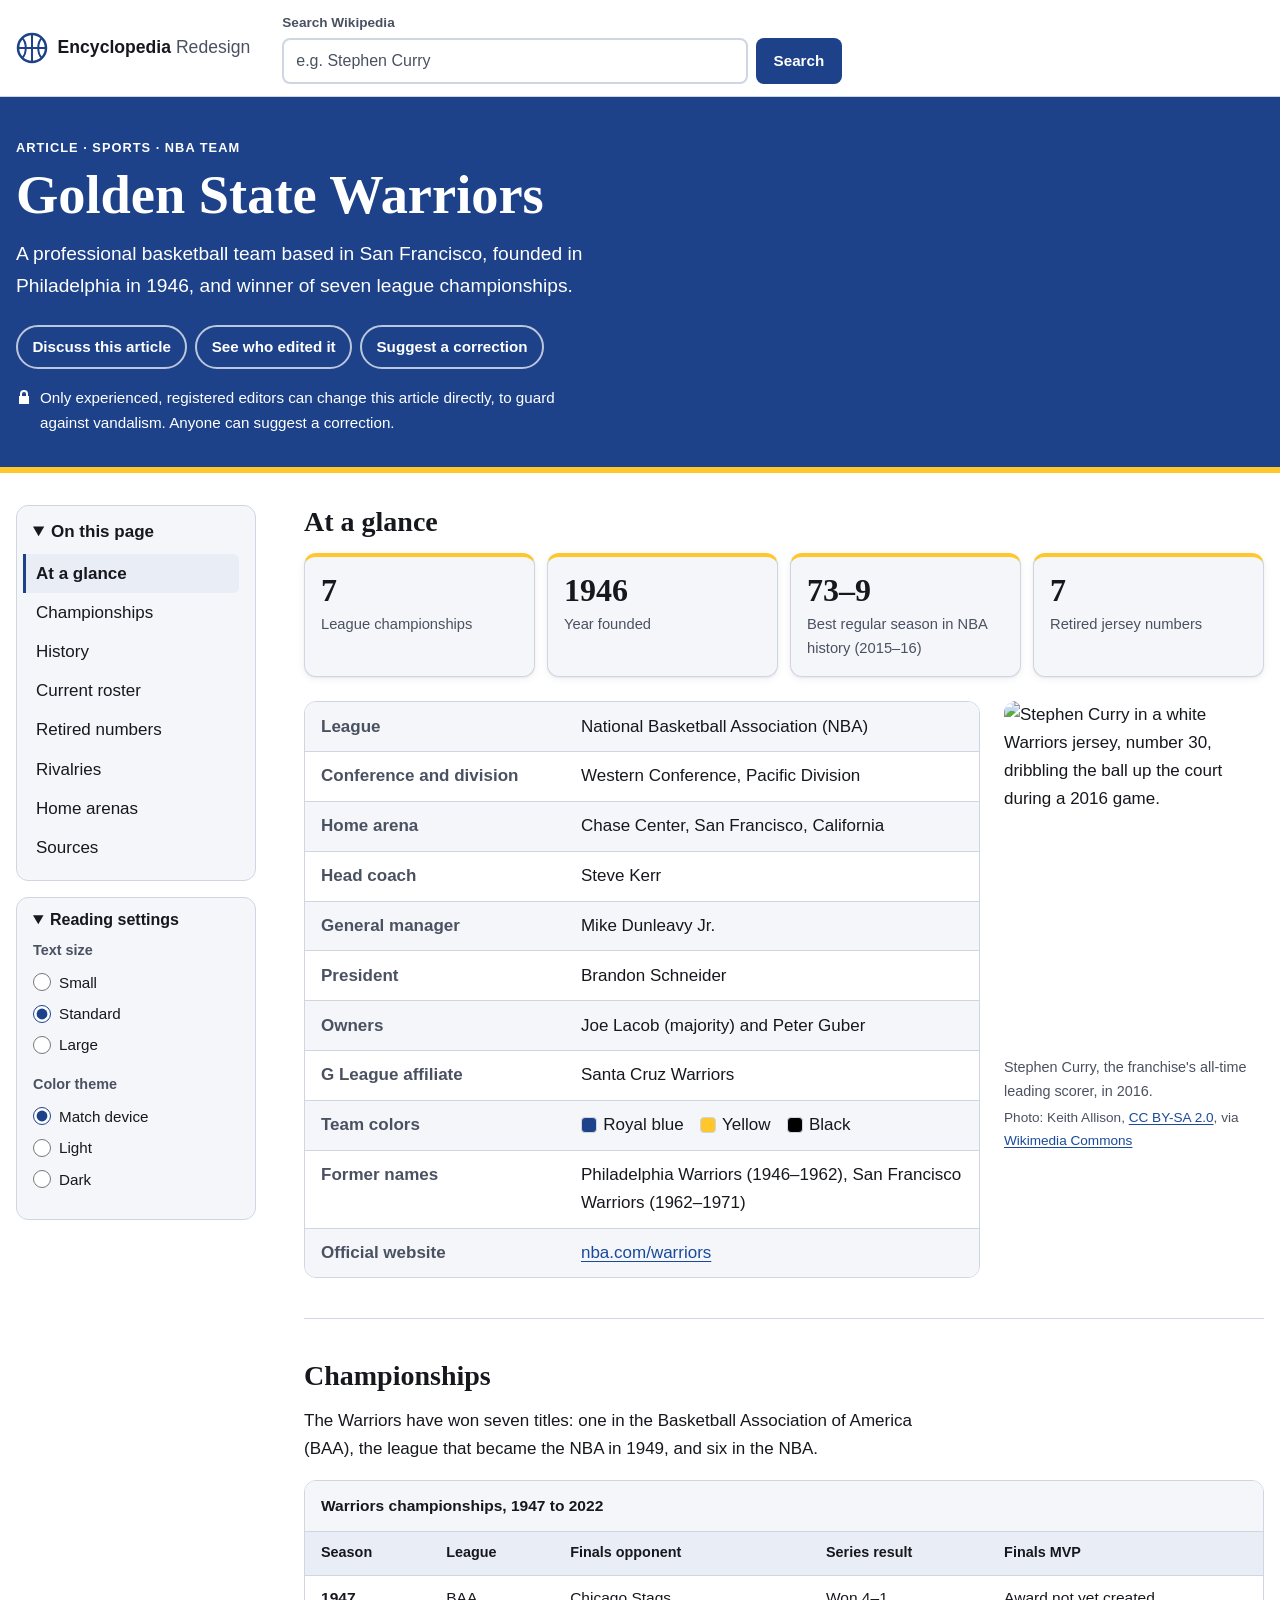
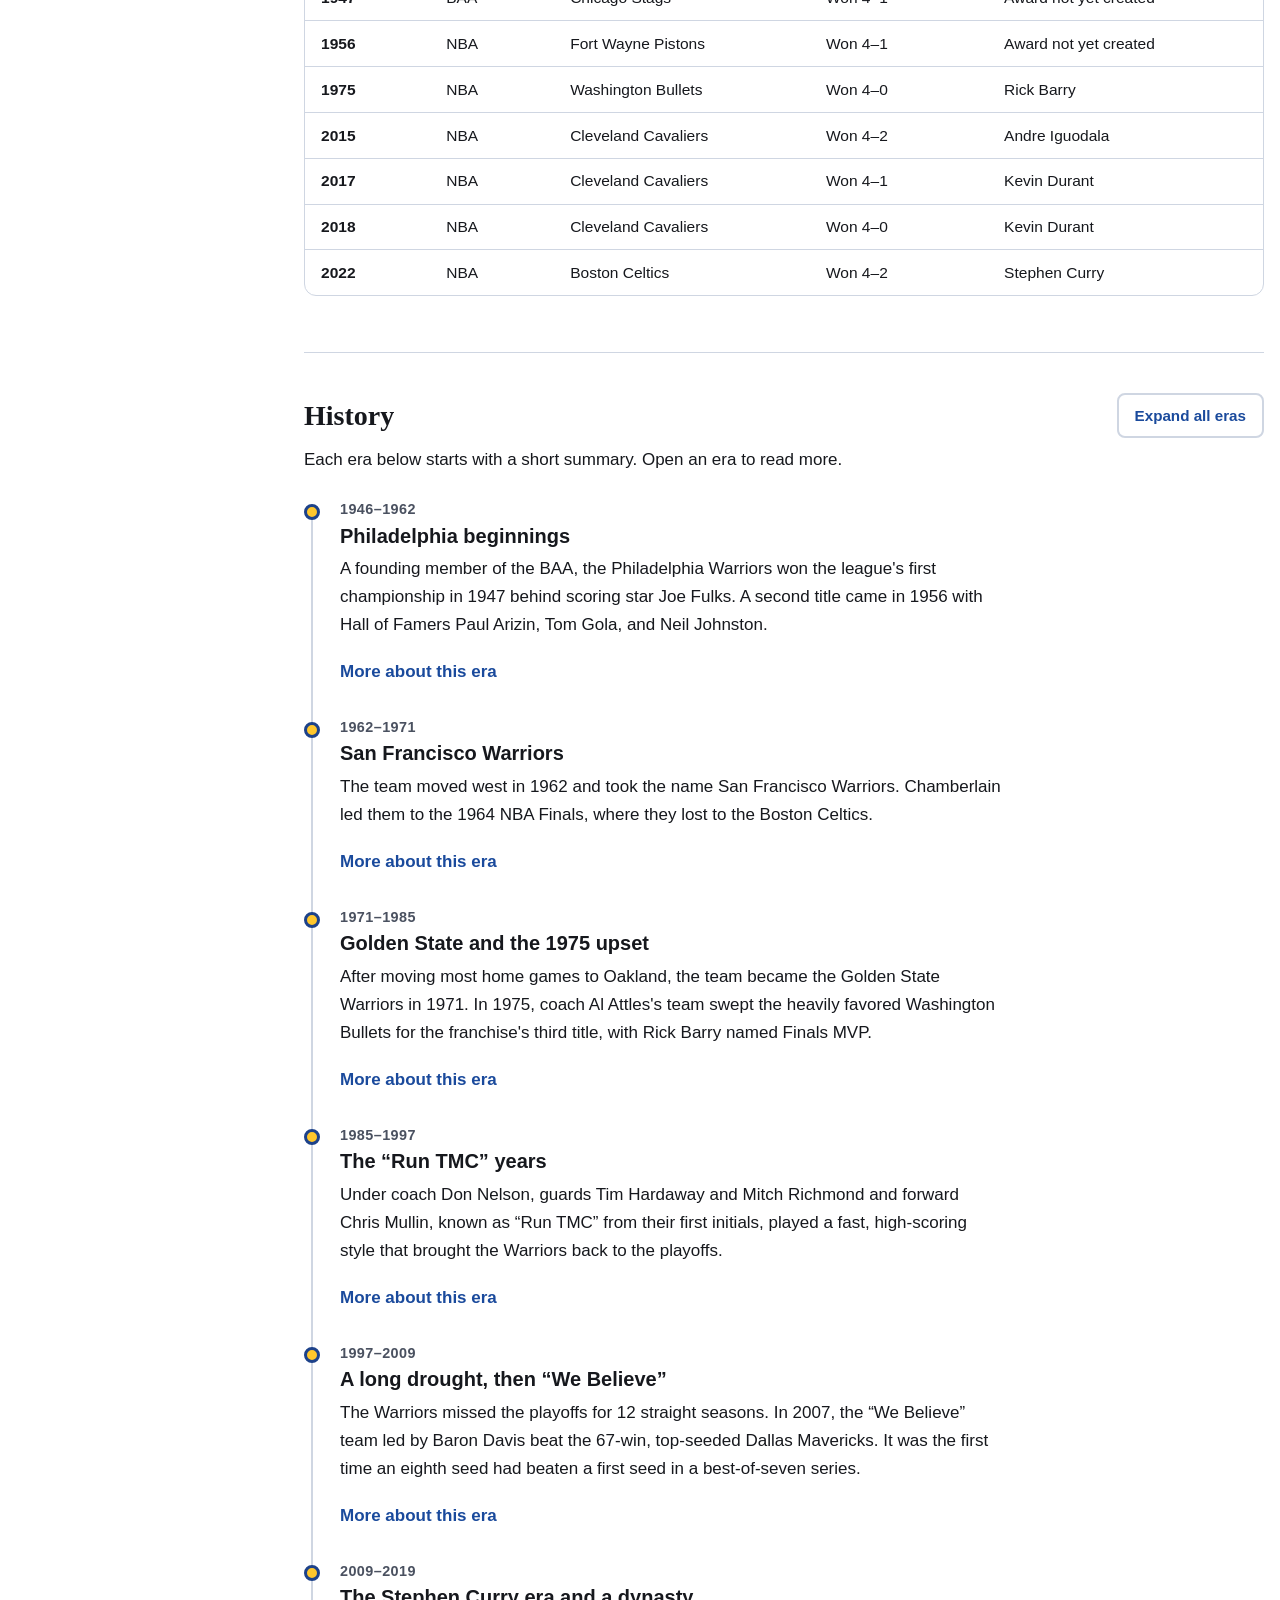
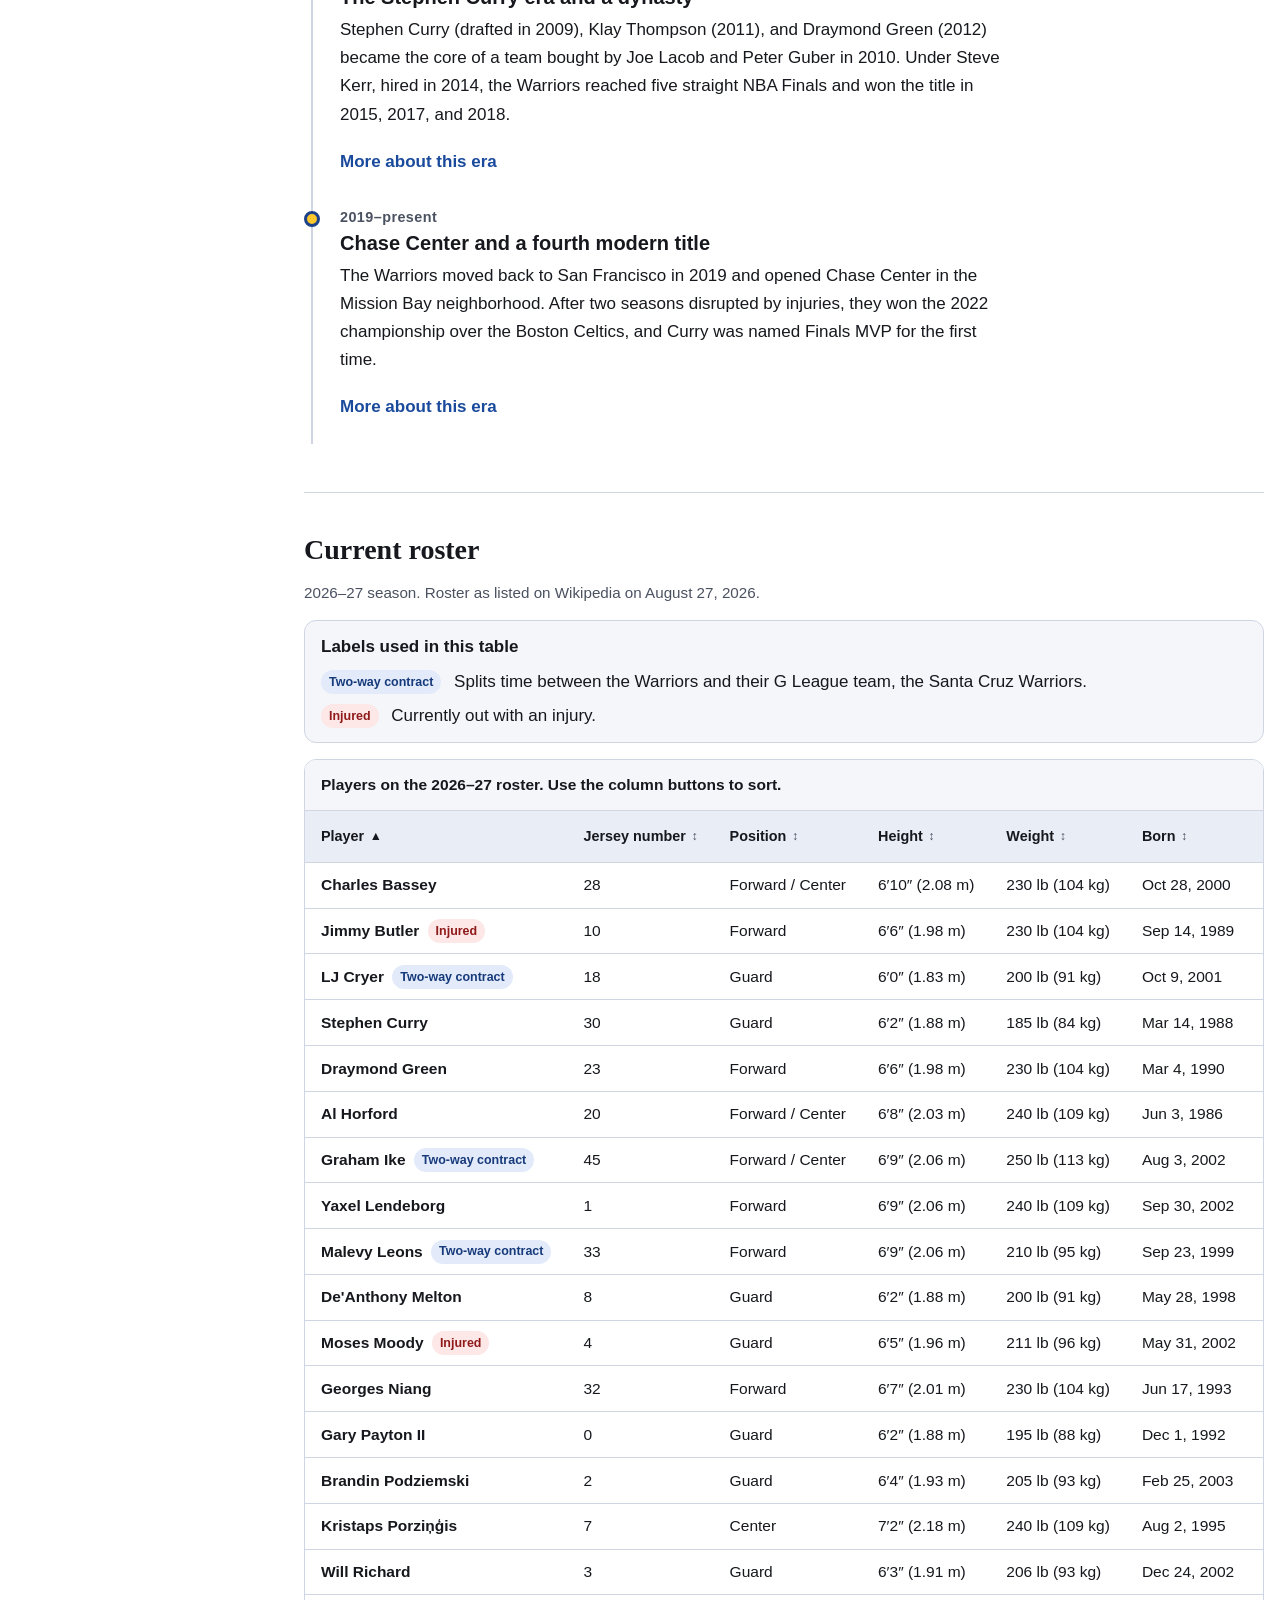
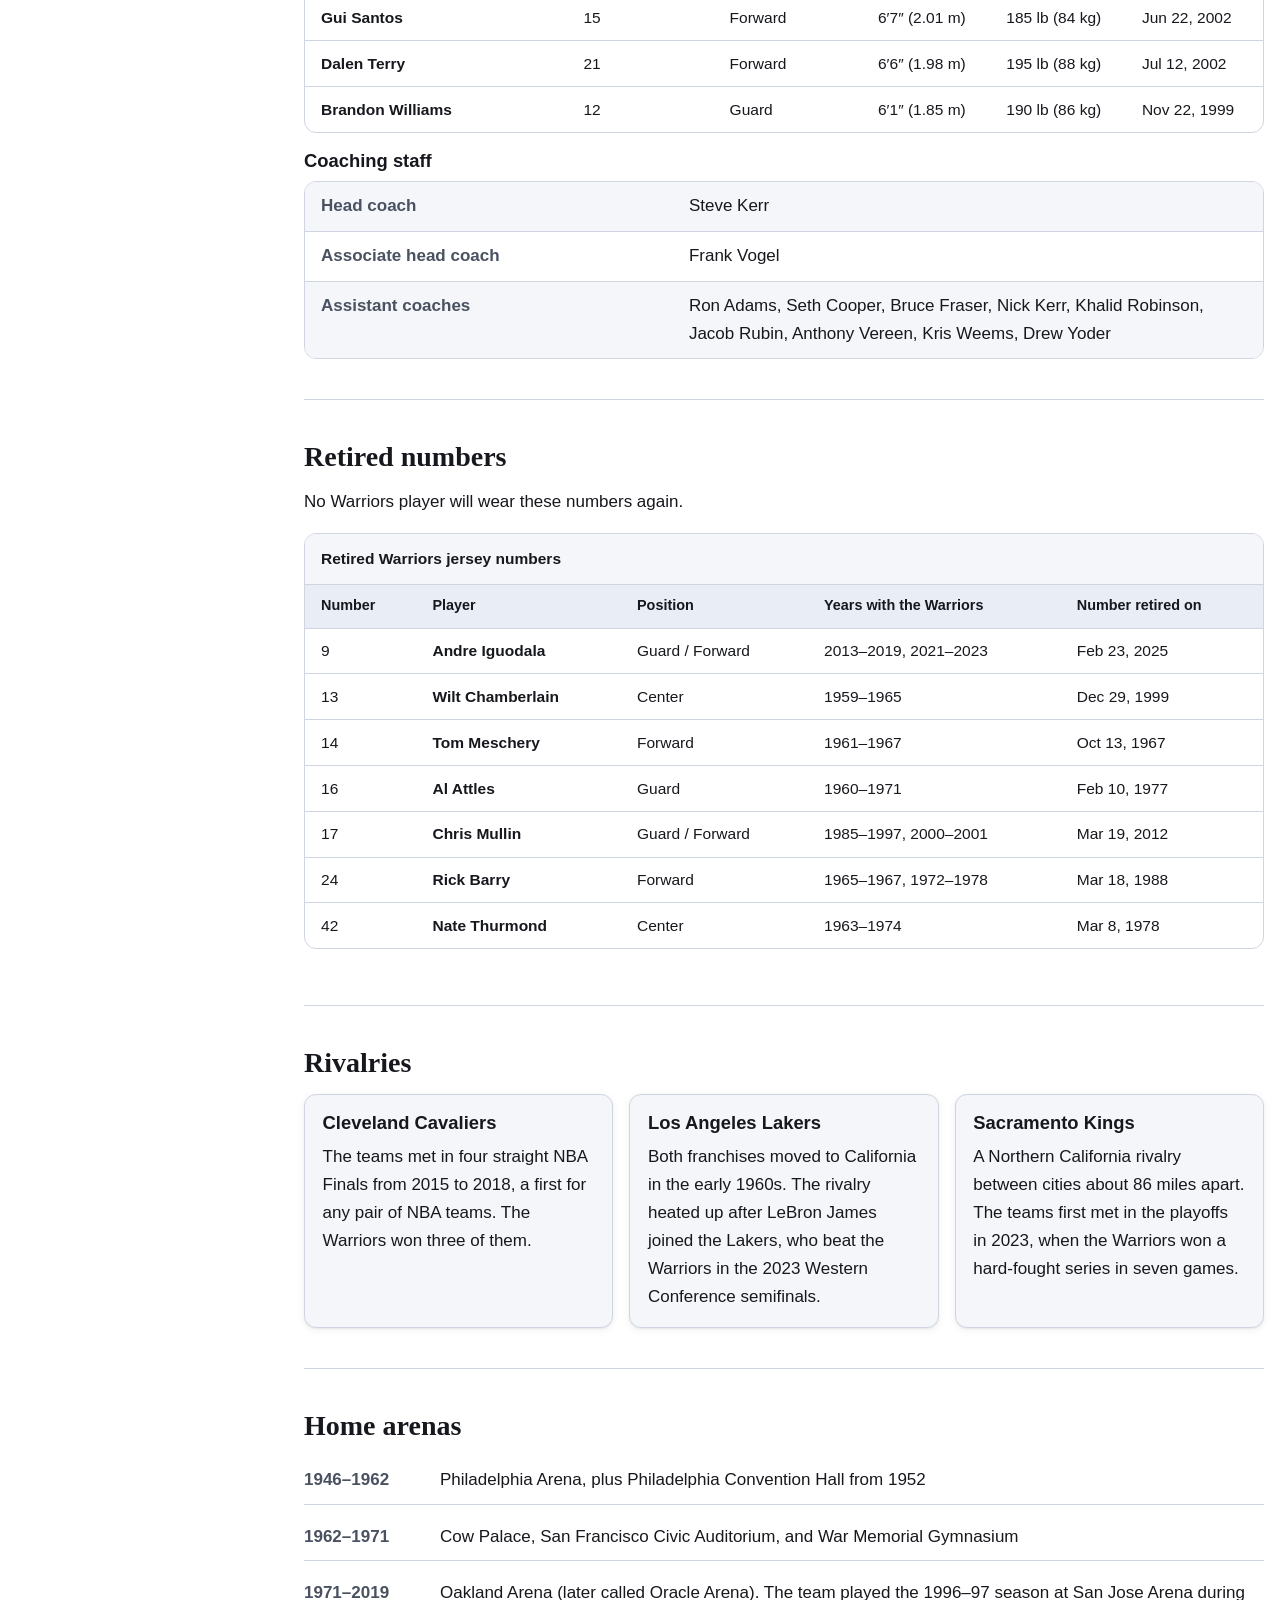
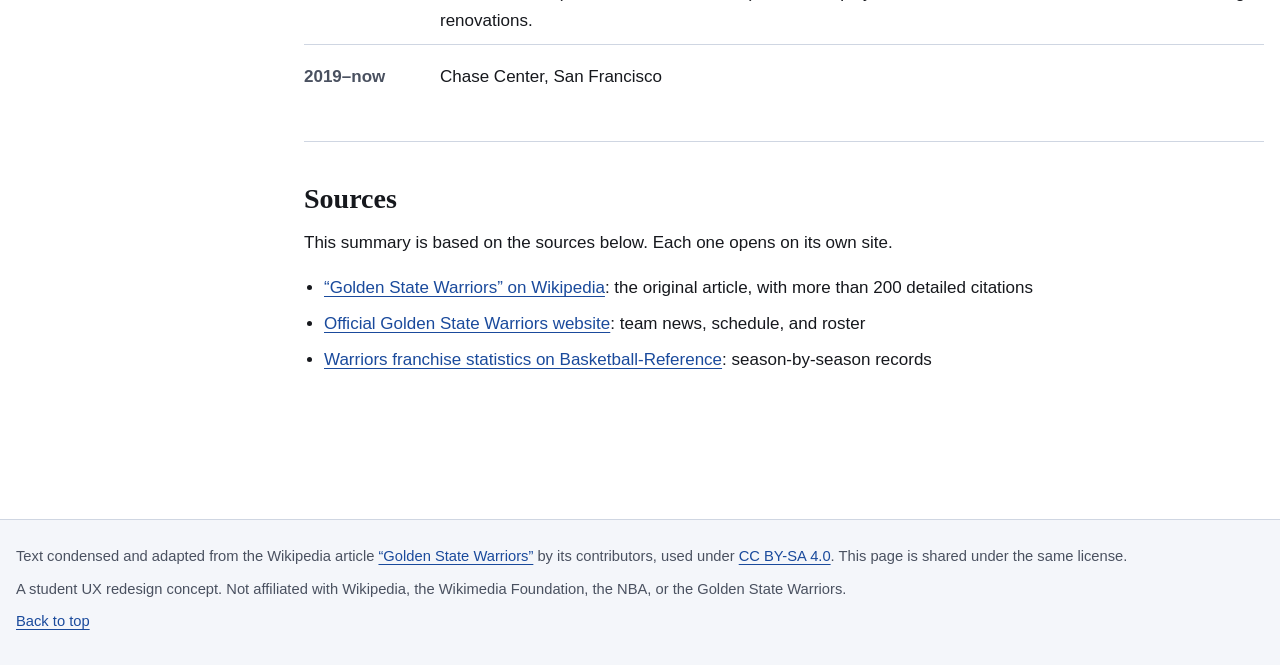
==== index.html @ 41049467 "Add accessible redesign of the Golden State Warriors Wikipedia article Static rebuild of en.wikipedi" ====
<!DOCTYPE html>
<html lang="en">
<head>
  <meta charset="utf-8">
  <meta name="viewport" content="width=device-width, initial-scale=1">
  <title>Golden State Warriors | Encyclopedia Redesign</title>
  <meta name="description" content="A usability- and accessibility-focused redesign of the Wikipedia article on the Golden State Warriors.">
  <link rel="stylesheet" href="css/styles.css">
  <script>
    // Apply saved appearance before first paint to avoid a flash of the wrong theme.
    try {
      var s = JSON.parse(localStorage.getItem('appearance') || '{}');
      if (s.theme) document.documentElement.dataset.theme = s.theme;
      if (s.size) document.documentElement.dataset.size = s.size;
    } catch (e) {}
  </script>
  <script src="js/main.js" defer></script>
</head>
<body>
  <a class="skip-link" href="#main">Skip to main content</a>

  <header class="site-header">
    <div class="site-header__inner">
      <a class="brand" href="#top">
        <svg class="brand__mark" viewBox="0 0 32 32" aria-hidden="true" focusable="false">
          <circle cx="16" cy="16" r="14" fill="none" stroke="currentColor" stroke-width="2.5"/>
          <path d="M2 16h28M16 2v28M6 6c5 4 5 16 0 20M26 6c-5 4-5 16 0 20" fill="none" stroke="currentColor" stroke-width="2"/>
        </svg>
        <span class="brand__text">Encyclopedia <span class="brand__sub">Redesign</span></span>
      </a>

      <form class="search" role="search" action="https://en.wikipedia.org/w/index.php" method="get">
        <label class="search__label" for="search-input">Search Wikipedia</label>
        <div class="search__row">
          <input id="search-input" class="search__input" type="search" name="search" placeholder="e.g. Stephen Curry" autocomplete="off">
          <input type="hidden" name="title" value="Special:Search">
          <button class="button button--primary" type="submit">Search</button>
        </div>
      </form>
    </div>
  </header>

  <main id="main" tabindex="-1">
  <div class="hero" id="top">
    <div class="hero__inner">
      <p class="hero__eyebrow">Article · Sports · NBA team</p>
      <h1 class="hero__title" id="article-title">Golden State Warriors</h1>
      <p class="hero__lede">A professional basketball team based in San Francisco, founded in Philadelphia in 1946, and winner of seven league championships.</p>

      <nav class="page-actions" aria-label="Article actions">
        <ul>
          <li><a href="https://en.wikipedia.org/wiki/Talk:Golden_State_Warriors">Discuss this article</a></li>
          <li><a href="https://en.wikipedia.org/w/index.php?title=Golden_State_Warriors&amp;action=history">See who edited it</a></li>
          <li><a href="https://en.wikipedia.org/w/index.php?title=Talk:Golden_State_Warriors&amp;action=edit&amp;section=new">Suggest a correction</a></li>
        </ul>
      </nav>
      <p class="protect-note">
        <svg viewBox="0 0 16 16" aria-hidden="true" focusable="false"><path d="M4 7V5a4 4 0 1 1 8 0v2h1v8H3V7zm2 0h4V5a2 2 0 1 0-4 0z" fill="currentColor"/></svg>
        Only experienced, registered editors can change this article directly, to guard against vandalism. Anyone can suggest a correction.
      </p>
    </div>
  </div>

  <div class="layout">
    <aside class="sidebar" aria-label="Page navigation and settings">
      <nav class="toc" aria-labelledby="toc-title">
        <details class="toc__details" open>
          <summary id="toc-title" class="toc__title">On this page</summary>
          <ol class="toc__list">
            <li><a href="#at-a-glance">At a glance</a></li>
            <li><a href="#championships">Championships</a></li>
            <li><a href="#history">History</a></li>
            <li><a href="#roster">Current roster</a></li>
            <li><a href="#retired-numbers">Retired numbers</a></li>
            <li><a href="#rivalries">Rivalries</a></li>
            <li><a href="#arenas">Home arenas</a></li>
            <li><a href="#sources">Sources</a></li>
          </ol>
        </details>
      </nav>

      <details class="appearance" open>
        <summary class="appearance__title">Reading settings</summary>
        <fieldset>
          <legend>Text size</legend>
          <label><input type="radio" name="size" value="small"> Small</label>
          <label><input type="radio" name="size" value="standard" checked> Standard</label>
          <label><input type="radio" name="size" value="large"> Large</label>
        </fieldset>
        <fieldset>
          <legend>Color theme</legend>
          <label><input type="radio" name="theme" value="auto" checked> Match device</label>
          <label><input type="radio" name="theme" value="light"> Light</label>
          <label><input type="radio" name="theme" value="dark"> Dark</label>
        </fieldset>
      </details>
    </aside>

    <article class="article" aria-labelledby="article-title">

      <section id="at-a-glance" class="glance" aria-labelledby="glance-title">
        <h2 id="glance-title">At a glance</h2>
        <ul class="stat-cards">
          <li class="stat-card"><span class="stat-card__value">7</span><span class="stat-card__label">League championships</span></li>
          <li class="stat-card"><span class="stat-card__value">1946</span><span class="stat-card__label">Year founded</span></li>
          <li class="stat-card"><span class="stat-card__value">73–9</span><span class="stat-card__label">Best regular season in NBA history (2015–16)</span></li>
          <li class="stat-card"><span class="stat-card__value">7</span><span class="stat-card__label">Retired jersey numbers</span></li>
        </ul>

        <div class="glance__grid">
          <dl class="facts">
            <div><dt>League</dt><dd>National Basketball Association (NBA)</dd></div>
            <div><dt>Conference and division</dt><dd>Western Conference, Pacific Division</dd></div>
            <div><dt>Home arena</dt><dd>Chase Center, San Francisco, California</dd></div>
            <div><dt>Head coach</dt><dd>Steve Kerr</dd></div>
            <div><dt>General manager</dt><dd>Mike Dunleavy Jr.</dd></div>
            <div><dt>President</dt><dd>Brandon Schneider</dd></div>
            <div><dt>Owners</dt><dd>Joe Lacob (majority) and Peter Guber</dd></div>
            <div><dt>G League affiliate</dt><dd>Santa Cruz Warriors</dd></div>
            <div><dt>Team colors</dt><dd>
              <ul class="swatches">
                <li><span class="swatch swatch--blue" aria-hidden="true"></span>Royal blue</li>
                <li><span class="swatch swatch--gold" aria-hidden="true"></span>Yellow</li>
                <li><span class="swatch swatch--black" aria-hidden="true"></span>Black</li>
              </ul>
            </dd></div>
            <div><dt>Former names</dt><dd>Philadelphia Warriors (1946–1962), San Francisco Warriors (1962–1971)</dd></div>
            <div><dt>Official website</dt><dd><a href="https://www.nba.com/warriors">nba.com/warriors</a></dd></div>
          </dl>

          <figure class="photo">
            <img src="https://upload.wikimedia.org/wikipedia/commons/3/36/Stephen_Curry_dribbling_2016_%28cropped%29.jpg"
                 width="640" height="1057" loading="lazy"
                 alt="Stephen Curry in a white Warriors jersey, number 30, dribbling the ball up the court during a 2016 game.">
            <figcaption>
              Stephen Curry, the franchise's all-time leading scorer, in 2016.
              <span class="credit">Photo: Keith Allison, <a href="https://creativecommons.org/licenses/by-sa/2.0/">CC BY-SA 2.0</a>, via <a href="https://commons.wikimedia.org/wiki/File:Stephen_Curry_dribbling_2016_(cropped).jpg">Wikimedia Commons</a></span>
            </figcaption>
          </figure>
        </div>
      </section>

      <section id="championships" aria-labelledby="championships-title">
        <h2 id="championships-title">Championships</h2>
        <p>The Warriors have won seven titles: one in the Basketball Association of America (BAA), the league that became the NBA in 1949, and six in the NBA.</p>
        <div class="table-wrap" role="region" aria-labelledby="titles-caption" tabindex="0">
          <table class="data-table">
            <caption id="titles-caption">Warriors championships, 1947 to 2022</caption>
            <thead>
              <tr><th scope="col">Season</th><th scope="col">League</th><th scope="col">Finals opponent</th><th scope="col">Series result</th><th scope="col">Finals MVP</th></tr>
            </thead>
            <tbody>
              <tr><th scope="row">1947</th><td>BAA</td><td>Chicago Stags</td><td>Won 4–1</td><td>Award not yet created</td></tr>
              <tr><th scope="row">1956</th><td>NBA</td><td>Fort Wayne Pistons</td><td>Won 4–1</td><td>Award not yet created</td></tr>
              <tr><th scope="row">1975</th><td>NBA</td><td>Washington Bullets</td><td>Won 4–0</td><td>Rick Barry</td></tr>
              <tr><th scope="row">2015</th><td>NBA</td><td>Cleveland Cavaliers</td><td>Won 4–2</td><td>Andre Iguodala</td></tr>
              <tr><th scope="row">2017</th><td>NBA</td><td>Cleveland Cavaliers</td><td>Won 4–1</td><td>Kevin Durant</td></tr>
              <tr><th scope="row">2018</th><td>NBA</td><td>Cleveland Cavaliers</td><td>Won 4–0</td><td>Kevin Durant</td></tr>
              <tr><th scope="row">2022</th><td>NBA</td><td>Boston Celtics</td><td>Won 4–2</td><td>Stephen Curry</td></tr>
            </tbody>
          </table>
        </div>
      </section>

      <section id="history" aria-labelledby="history-title">
        <div class="section-head">
          <h2 id="history-title">History</h2>
          <button class="button button--ghost" type="button" data-toggle-all aria-controls="history-eras">Expand all eras</button>
        </div>
        <p>Each era below starts with a short summary. Open an era to read more.</p>

        <ol class="timeline" id="history-eras">
          <li class="era">
            <p class="era__years">1946–1962</p>
            <h3 class="era__title">Philadelphia beginnings</h3>
            <p>A founding member of the BAA, the Philadelphia Warriors won the league's first championship in 1947 behind scoring star Joe Fulks. A second title came in 1956 with Hall of Famers Paul Arizin, Tom Gola, and Neil Johnston.</p>
            <details class="era__more">
              <summary>More about this era</summary>
              <p>In 1959 the Warriors added Wilt Chamberlain, who won Rookie of the Year and Most Valuable Player in the same season. On March 2, 1962, in Hershey, Pennsylvania, he scored 100 points against the New York Knicks. It is still the NBA's single-game scoring record.</p>
            </details>
          </li>
          <li class="era">
            <p class="era__years">1962–1971</p>
            <h3 class="era__title">San Francisco Warriors</h3>
            <p>The team moved west in 1962 and took the name San Francisco Warriors. Chamberlain led them to the 1964 NBA Finals, where they lost to the Boston Celtics.</p>
            <details class="era__more">
              <summary>More about this era</summary>
              <p>Chamberlain was traded to the Philadelphia 76ers in January 1965, and the team finished the season 17–63, the league's worst record. The rebuild was quick: rookie Rick Barry and center Nate Thurmond took the Warriors back to the Finals in 1967.</p>
            </details>
          </li>
          <li class="era">
            <p class="era__years">1971–1985</p>
            <h3 class="era__title">Golden State and the 1975 upset</h3>
            <p>After moving most home games to Oakland, the team became the Golden State Warriors in 1971. In 1975, coach Al Attles's team swept the heavily favored Washington Bullets for the franchise's third title, with Rick Barry named Finals MVP.</p>
            <details class="era__more">
              <summary>More about this era</summary>
              <p>Forward Jamaal Wilkes was Rookie of the Year on that 1975 team. The success didn't last: the Warriors missed the playoffs in most seasons from the late 1970s to the mid-1980s.</p>
            </details>
          </li>
          <li class="era">
            <p class="era__years">1985–1997</p>
            <h3 class="era__title">The “Run TMC” years</h3>
            <p>Under coach Don Nelson, guards Tim Hardaway and Mitch Richmond and forward Chris Mullin, known as “Run TMC” from their first initials, played a fast, high-scoring style that brought the Warriors back to the playoffs.</p>
            <details class="era__more">
              <summary>More about this era</summary>
              <p>The trio played only two seasons together before Richmond was traded to the Sacramento Kings in 1991. Chris Webber was Rookie of the Year in 1994 but was traded early the next season after a falling-out with Nelson.</p>
            </details>
          </li>
          <li class="era">
            <p class="era__years">1997–2009</p>
            <h3 class="era__title">A long drought, then “We Believe”</h3>
            <p>The Warriors missed the playoffs for 12 straight seasons. In 2007, the “We Believe” team led by Baron Davis beat the 67-win, top-seeded Dallas Mavericks. It was the first time an eighth seed had beaten a first seed in a best-of-seven series.</p>
            <details class="era__more">
              <summary>More about this era</summary>
              <p>Don Nelson returned as head coach in 2006 to lead that run. The next season the team won 48 games but still missed the playoffs in a crowded Western Conference.</p>
            </details>
          </li>
          <li class="era">
            <p class="era__years">2009–2019</p>
            <h3 class="era__title">The Stephen Curry era and a dynasty</h3>
            <p>Stephen Curry (drafted in 2009), Klay Thompson (2011), and Draymond Green (2012) became the core of a team bought by Joe Lacob and Peter Guber in 2010. Under Steve Kerr, hired in 2014, the Warriors reached five straight NBA Finals and won the title in 2015, 2017, and 2018.</p>
            <details class="era__more">
              <summary>More about this era</summary>
              <p>The 2015–16 team went 73–9, the best regular-season record in NBA history, but lost the Finals to Cleveland after leading the series 3–1. Kevin Durant signed that summer and was Finals MVP in both 2017 and 2018. The run ended in the 2019 Finals, a loss to the Toronto Raptors in which Durant and Thompson were both injured.</p>
            </details>
          </li>
          <li class="era">
            <p class="era__years">2019–present</p>
            <h3 class="era__title">Chase Center and a fourth modern title</h3>
            <p>The Warriors moved back to San Francisco in 2019 and opened Chase Center in the Mission Bay neighborhood. After two seasons disrupted by injuries, they won the 2022 championship over the Boston Celtics, and Curry was named Finals MVP for the first time.</p>
            <details class="era__more">
              <summary>More about this era</summary>
              <p>With Curry and Thompson injured for most of 2019–20, the team finished with the league's worst record. Thompson left for the Dallas Mavericks in 2024. In February 2025 the Warriors traded for Jimmy Butler and went on to beat the Houston Rockets in a seven-game first-round series before losing to the Minnesota Timberwolves.</p>
            </details>
          </li>
        </ol>
      </section>

      <section id="roster" aria-labelledby="roster-title">
        <h2 id="roster-title">Current roster</h2>
        <p class="meta">2026–27 season. Roster as listed on Wikipedia on August 27, 2026.</p>

        <div class="legend">
          <p class="legend__title">Labels used in this table</p>
          <ul>
            <li><span class="badge badge--twoway">Two-way contract</span> Splits time between the Warriors and their G League team, the Santa Cruz Warriors.</li>
            <li><span class="badge badge--injured">Injured</span> Currently out with an injury.</li>
          </ul>
        </div>

        <div class="table-wrap" role="region" aria-labelledby="roster-caption" tabindex="0">
          <table class="data-table data-table--sortable" id="roster-table">
            <caption id="roster-caption">Players on the 2026–27 roster. Use the column buttons to sort.</caption>
            <thead>
              <tr>
                <th scope="col" aria-sort="ascending"><button type="button" data-sort="text" data-col="0">Player</button></th>
                <th scope="col"><button type="button" data-sort="number" data-col="1">Jersey number</button></th>
                <th scope="col"><button type="button" data-sort="text" data-col="2">Position</button></th>
                <th scope="col"><button type="button" data-sort="number" data-col="3">Height</button></th>
                <th scope="col"><button type="button" data-sort="number" data-col="4">Weight</button></th>
                <th scope="col"><button type="button" data-sort="number" data-col="5">Born</button></th>
                <th scope="col"><button type="button" data-sort="text" data-col="6">College or country</button></th>
              </tr>
            </thead>
            <tbody>
              <tr><th scope="row" data-value="Bassey">Charles Bassey</th><td>28</td><td>Forward / Center</td><td data-value="82">6′10″ (2.08 m)</td><td data-value="230">230 lb (104 kg)</td><td data-value="20001028">Oct 28, 2000</td><td>Western Kentucky</td></tr>
              <tr><th scope="row" data-value="Butler">Jimmy Butler <span class="badge badge--injured">Injured</span></th><td>10</td><td>Forward</td><td data-value="78">6′6″ (1.98 m)</td><td data-value="230">230 lb (104 kg)</td><td data-value="19890914">Sep 14, 1989</td><td>Marquette</td></tr>
              <tr><th scope="row" data-value="Cryer">LJ Cryer <span class="badge badge--twoway">Two-way contract</span></th><td>18</td><td>Guard</td><td data-value="72">6′0″ (1.83 m)</td><td data-value="200">200 lb (91 kg)</td><td data-value="20011009">Oct 9, 2001</td><td>Houston</td></tr>
              <tr><th scope="row" data-value="Curry">Stephen Curry</th><td>30</td><td>Guard</td><td data-value="74">6′2″ (1.88 m)</td><td data-value="185">185 lb (84 kg)</td><td data-value="19880314">Mar 14, 1988</td><td>Davidson</td></tr>
              <tr><th scope="row" data-value="Green">Draymond Green</th><td>23</td><td>Forward</td><td data-value="78">6′6″ (1.98 m)</td><td data-value="230">230 lb (104 kg)</td><td data-value="19900304">Mar 4, 1990</td><td>Michigan State</td></tr>
              <tr><th scope="row" data-value="Horford">Al Horford</th><td>20</td><td>Forward / Center</td><td data-value="80">6′8″ (2.03 m)</td><td data-value="240">240 lb (109 kg)</td><td data-value="19860603">Jun 3, 1986</td><td>Florida</td></tr>
              <tr><th scope="row" data-value="Ike">Graham Ike <span class="badge badge--twoway">Two-way contract</span></th><td>45</td><td>Forward / Center</td><td data-value="81">6′9″ (2.06 m)</td><td data-value="250">250 lb (113 kg)</td><td data-value="20020803">Aug 3, 2002</td><td>Gonzaga</td></tr>
              <tr><th scope="row" data-value="Lendeborg">Yaxel Lendeborg</th><td>1</td><td>Forward</td><td data-value="81">6′9″ (2.06 m)</td><td data-value="240">240 lb (109 kg)</td><td data-value="20020930">Sep 30, 2002</td><td>Michigan</td></tr>
              <tr><th scope="row" data-value="Leons">Malevy Leons <span class="badge badge--twoway">Two-way contract</span></th><td>33</td><td>Forward</td><td data-value="81">6′9″ (2.06 m)</td><td data-value="210">210 lb (95 kg)</td><td data-value="19990923">Sep 23, 1999</td><td>Bradley</td></tr>
              <tr><th scope="row" data-value="Melton">De'Anthony Melton</th><td>8</td><td>Guard</td><td data-value="74">6′2″ (1.88 m)</td><td data-value="200">200 lb (91 kg)</td><td data-value="19980528">May 28, 1998</td><td>USC</td></tr>
              <tr><th scope="row" data-value="Moody">Moses Moody <span class="badge badge--injured">Injured</span></th><td>4</td><td>Guard</td><td data-value="77">6′5″ (1.96 m)</td><td data-value="211">211 lb (96 kg)</td><td data-value="20020531">May 31, 2002</td><td>Arkansas</td></tr>
              <tr><th scope="row" data-value="Niang">Georges Niang</th><td>32</td><td>Forward</td><td data-value="79">6′7″ (2.01 m)</td><td data-value="230">230 lb (104 kg)</td><td data-value="19930617">Jun 17, 1993</td><td>Iowa State</td></tr>
              <tr><th scope="row" data-value="Payton">Gary Payton II</th><td>0</td><td>Guard</td><td data-value="74">6′2″ (1.88 m)</td><td data-value="195">195 lb (88 kg)</td><td data-value="19921201">Dec 1, 1992</td><td>Oregon State</td></tr>
              <tr><th scope="row" data-value="Podziemski">Brandin Podziemski</th><td>2</td><td>Guard</td><td data-value="76">6′4″ (1.93 m)</td><td data-value="205">205 lb (93 kg)</td><td data-value="20030225">Feb 25, 2003</td><td>Santa Clara</td></tr>
              <tr><th scope="row" data-value="Porzingis">Kristaps Porziņģis</th><td>7</td><td>Center</td><td data-value="86">7′2″ (2.18 m)</td><td data-value="240">240 lb (109 kg)</td><td data-value="19950802">Aug 2, 1995</td><td>Latvia</td></tr>
              <tr><th scope="row" data-value="Richard">Will Richard</th><td>3</td><td>Guard</td><td data-value="75">6′3″ (1.91 m)</td><td data-value="206">206 lb (93 kg)</td><td data-value="20021224">Dec 24, 2002</td><td>Florida</td></tr>
              <tr><th scope="row" data-value="Santos">Gui Santos</th><td>15</td><td>Forward</td><td data-value="79">6′7″ (2.01 m)</td><td data-value="185">185 lb (84 kg)</td><td data-value="20020622">Jun 22, 2002</td><td>Brazil</td></tr>
              <tr><th scope="row" data-value="Terry">Dalen Terry</th><td>21</td><td>Forward</td><td data-value="78">6′6″ (1.98 m)</td><td data-value="195">195 lb (88 kg)</td><td data-value="20020712">Jul 12, 2002</td><td>Arizona</td></tr>
              <tr><th scope="row" data-value="Williams">Brandon Williams</th><td>12</td><td>Guard</td><td data-value="73">6′1″ (1.85 m)</td><td data-value="190">190 lb (86 kg)</td><td data-value="19991122">Nov 22, 1999</td><td>Arizona</td></tr>
            </tbody>
          </table>
        </div>
        <p class="sr-status" role="status" aria-live="polite" id="sort-status"></p>

        <h3>Coaching staff</h3>
        <dl class="facts facts--compact">
          <div><dt>Head coach</dt><dd>Steve Kerr</dd></div>
          <div><dt>Associate head coach</dt><dd>Frank Vogel</dd></div>
          <div><dt>Assistant coaches</dt><dd>Ron Adams, Seth Cooper, Bruce Fraser, Nick Kerr, Khalid Robinson, Jacob Rubin, Anthony Vereen, Kris Weems, Drew Yoder</dd></div>
        </dl>
      </section>

      <section id="retired-numbers" aria-labelledby="retired-title">
        <h2 id="retired-title">Retired numbers</h2>
        <p>No Warriors player will wear these numbers again.</p>
        <div class="table-wrap" role="region" aria-labelledby="retired-caption" tabindex="0">
          <table class="data-table">
            <caption id="retired-caption">Retired Warriors jersey numbers</caption>
            <thead>
              <tr><th scope="col">Number</th><th scope="col">Player</th><th scope="col">Position</th><th scope="col">Years with the Warriors</th><th scope="col">Number retired on</th></tr>
            </thead>
            <tbody>
              <tr><td>9</td><th scope="row">Andre Iguodala</th><td>Guard / Forward</td><td>2013–2019, 2021–2023</td><td>Feb 23, 2025</td></tr>
              <tr><td>13</td><th scope="row">Wilt Chamberlain</th><td>Center</td><td>1959–1965</td><td>Dec 29, 1999</td></tr>
              <tr><td>14</td><th scope="row">Tom Meschery</th><td>Forward</td><td>1961–1967</td><td>Oct 13, 1967</td></tr>
              <tr><td>16</td><th scope="row">Al Attles</th><td>Guard</td><td>1960–1971</td><td>Feb 10, 1977</td></tr>
              <tr><td>17</td><th scope="row">Chris Mullin</th><td>Guard / Forward</td><td>1985–1997, 2000–2001</td><td>Mar 19, 2012</td></tr>
              <tr><td>24</td><th scope="row">Rick Barry</th><td>Forward</td><td>1965–1967, 1972–1978</td><td>Mar 18, 1988</td></tr>
              <tr><td>42</td><th scope="row">Nate Thurmond</th><td>Center</td><td>1963–1974</td><td>Mar 8, 1978</td></tr>
            </tbody>
          </table>
        </div>
      </section>

      <section id="rivalries" aria-labelledby="rivalries-title">
        <h2 id="rivalries-title">Rivalries</h2>
        <div class="cards">
          <article class="card">
            <h3>Cleveland Cavaliers</h3>
            <p>The teams met in four straight NBA Finals from 2015 to 2018, a first for any pair of NBA teams. The Warriors won three of them.</p>
          </article>
          <article class="card">
            <h3>Los Angeles Lakers</h3>
            <p>Both franchises moved to California in the early 1960s. The rivalry heated up after LeBron James joined the Lakers, who beat the Warriors in the 2023 Western Conference semifinals.</p>
          </article>
          <article class="card">
            <h3>Sacramento Kings</h3>
            <p>A Northern California rivalry between cities about 86 miles apart. The teams first met in the playoffs in 2023, when the Warriors won a hard-fought series in seven games.</p>
          </article>
        </div>
      </section>

      <section id="arenas" aria-labelledby="arenas-title">
        <h2 id="arenas-title">Home arenas</h2>
        <ol class="arena-list">
          <li><span class="arena-list__years">1946–1962</span> Philadelphia Arena, plus Philadelphia Convention Hall from 1952</li>
          <li><span class="arena-list__years">1962–1971</span> Cow Palace, San Francisco Civic Auditorium, and War Memorial Gymnasium</li>
          <li><span class="arena-list__years">1971–2019</span> Oakland Arena (later called Oracle Arena). The team played the 1996–97 season at San Jose Arena during renovations.</li>
          <li><span class="arena-list__years">2019–now</span> Chase Center, San Francisco</li>
        </ol>
      </section>

      <section id="sources" aria-labelledby="sources-title">
        <h2 id="sources-title">Sources</h2>
        <p>This summary is based on the sources below. Each one opens on its own site.</p>
        <ul class="sources">
          <li><a href="https://en.wikipedia.org/wiki/Golden_State_Warriors">“Golden State Warriors” on Wikipedia</a>: the original article, with more than 200 detailed citations</li>
          <li><a href="https://www.nba.com/warriors">Official Golden State Warriors website</a>: team news, schedule, and roster</li>
          <li><a href="https://www.basketball-reference.com/teams/GSW/">Warriors franchise statistics on Basketball-Reference</a>: season-by-season records</li>
        </ul>
      </section>
    </article>
  </div>
  </main>

  <footer class="site-footer">
    <div class="site-footer__inner">
      <p>Text condensed and adapted from the Wikipedia article <a href="https://en.wikipedia.org/wiki/Golden_State_Warriors">“Golden State Warriors”</a> by its contributors, used under <a href="https://creativecommons.org/licenses/by-sa/4.0/">CC BY-SA 4.0</a>. This page is shared under the same license.</p>
      <p>A student UX redesign concept. Not affiliated with Wikipedia, the Wikimedia Foundation, the NBA, or the Golden State Warriors.</p>
      <p><a href="#top">Back to top</a></p>
    </div>
  </footer>
</body>
</html>
---- css/styles.css ----
/* ==========================================================================
   Encyclopedia Redesign: Golden State Warriors
   Every text/background pair meets WCAG 2.2 AA (4.5:1) in both themes.
   ========================================================================== */

:root {
  --bg: #ffffff;
  --surface: #f4f6fa;
  --surface-2: #e9edf5;
  --text: #16181d;
  --muted: #4a5160;         /* 7.9:1 on --bg, 7.2:1 on --surface */
  --link: #1a4a9c;          /* 8.6:1 on --bg */
  --link-visited: #5b2d91;  /* 9.4:1 on --bg */
  --border: #cfd6e2;
  --brand: #1d428a;         /* Warriors royal blue */
  --brand-ink: #ffffff;     /* 9.9:1 on --brand */
  --gold: #ffc72c;
  --gold-ink: #16181d;      /* 12.5:1 on --gold */
  --focus: #b35c00;
  --badge-twoway-bg: #e3ebfb;
  --badge-twoway-ink: #173a7a;  /* 9.0:1 */
  --badge-injured-bg: #fde7e7;
  --badge-injured-ink: #8f1a1a; /* 7.6:1 */
  --shadow: 0 1px 2px rgba(16, 24, 40, .06), 0 2px 8px rgba(16, 24, 40, .06);
  --radius: 12px;
  --font-body: -apple-system, BlinkMacSystemFont, "Segoe UI", Roboto, "Helvetica Neue", Arial, sans-serif;
  --font-display: Georgia, "Times New Roman", serif;
  --measure: 70ch;
  --text-size: 1.0625rem;
  color-scheme: light;
}

@media (prefers-color-scheme: dark) {
  :root:not([data-theme="light"]) {
    --bg: #0f1420;
    --surface: #171e2e;
    --surface-2: #202a3f;
    --text: #e8ecf3;
    --muted: #b4bdcc;
    --link: #93b8ff;
    --link-visited: #c9a8ff;
    --border: #334058;
    --brand: #1d428a;
    --focus: #ffb454;
    --badge-twoway-bg: #22335a;
    --badge-twoway-ink: #cfe0ff;
    --badge-injured-bg: #4a1f24;
    --badge-injured-ink: #ffd4d4;
    --shadow: 0 1px 2px rgba(0, 0, 0, .4);
    color-scheme: dark;
  }
}
:root[data-theme="dark"] {
  --bg: #0f1420;
  --surface: #171e2e;
  --surface-2: #202a3f;
  --text: #e8ecf3;
  --muted: #b4bdcc;
  --link: #93b8ff;
  --link-visited: #c9a8ff;
  --border: #334058;
  --brand: #1d428a;
  --focus: #ffb454;
  --badge-twoway-bg: #22335a;
  --badge-twoway-ink: #cfe0ff;
  --badge-injured-bg: #4a1f24;
  --badge-injured-ink: #ffd4d4;
  --shadow: 0 1px 2px rgba(0, 0, 0, .4);
  color-scheme: dark;
}

:root[data-size="small"] { --text-size: .9375rem; }
:root[data-size="large"] { --text-size: 1.25rem; }

/* ---------- Base ---------- */
*, *::before, *::after { box-sizing: border-box; }
html { scroll-behavior: smooth; scroll-padding-top: 1rem; }
@media (prefers-reduced-motion: reduce) { html { scroll-behavior: auto; } }

body {
  margin: 0;
  background: var(--bg);
  color: var(--text);
  font: 400 var(--text-size)/1.65 var(--font-body);
  -webkit-font-smoothing: antialiased;
}

img { max-width: 100%; height: auto; display: block; }

a { color: var(--link); text-underline-offset: .18em; text-decoration-thickness: 1px; }
a:visited { color: var(--link-visited); }
a:hover { text-decoration-thickness: 2px; }

:focus-visible {
  outline: 3px solid var(--focus);
  outline-offset: 2px;
  border-radius: 4px;
}

h1, h2, h3 { line-height: 1.25; margin: 0 0 .5em; }
h2 { font: 700 1.75rem/1.2 var(--font-display); margin-top: 0; }
h3 { font-size: 1.15rem; }
p { margin: 0 0 1em; max-width: var(--measure); }

.skip-link {
  position: absolute; left: 1rem; top: -100px; z-index: 100;
  background: var(--gold); color: var(--gold-ink);
  padding: .6rem 1rem; border-radius: 8px; font-weight: 700;
}
.skip-link:focus { top: 1rem; }

.sr-status {
  position: absolute; width: 1px; height: 1px; overflow: hidden;
  clip: rect(0 0 0 0); white-space: nowrap;
}

/* ---------- Buttons ---------- */
.button {
  font: inherit; font-weight: 600; font-size: .95rem;
  border-radius: 8px; padding: .5rem 1rem; cursor: pointer;
  border: 2px solid transparent; min-height: 44px;
}
.button--primary { background: var(--brand); color: var(--brand-ink); }
.button--primary:hover { background: #163570; }
.button--ghost { background: transparent; color: var(--link); border-color: var(--border); }
.button--ghost:hover { background: var(--surface); }

/* ---------- Header ---------- */
.site-header { background: var(--bg); border-bottom: 1px solid var(--border); }
.site-header__inner {
  max-width: 1280px; margin: 0 auto; padding: .75rem 1rem;
  display: flex; gap: 1rem 2rem; align-items: center; flex-wrap: wrap;
}
.brand {
  display: inline-flex; align-items: center; gap: .6rem;
  color: var(--text); text-decoration: none; font-weight: 700; font-size: 1.1rem;
}
.brand:visited { color: var(--text); }
.brand__mark { width: 32px; height: 32px; color: var(--brand); }
:root[data-theme="dark"] .brand__mark { color: var(--gold); }
@media (prefers-color-scheme: dark) { :root:not([data-theme="light"]) .brand__mark { color: var(--gold); } }
.brand__sub { font-weight: 400; color: var(--muted); }

.search { flex: 1 1 320px; max-width: 560px; }
.search__label { display: block; font-size: .85rem; font-weight: 600; color: var(--muted); margin-bottom: .2rem; }
.search__row { display: flex; gap: .5rem; }
.search__input {
  flex: 1; min-width: 0; min-height: 44px;
  font: inherit; font-size: 1rem; color: var(--text); background: var(--bg);
  border: 2px solid var(--border); border-radius: 8px; padding: .5rem .75rem;
}
.search__input::placeholder { color: var(--muted); }
.search__input:focus-visible { border-color: var(--brand); }

/* ---------- Hero ---------- */
.hero { background: var(--brand); color: var(--brand-ink); border-bottom: 6px solid var(--gold); }
.hero__inner { max-width: 1280px; margin: 0 auto; padding: 2.5rem 1rem 2rem; }
.hero__eyebrow { text-transform: uppercase; letter-spacing: .08em; font-size: .8rem; font-weight: 700; margin: 0 0 .5rem; color: #fff; }
.hero__title { font: 700 clamp(2.2rem, 5vw, 3.4rem)/1.1 var(--font-display); margin: 0 0 .75rem; }
.hero__lede { font-size: 1.2rem; max-width: 60ch; margin-bottom: 1.5rem; color: #fff; }
.hero a, .hero a:visited { color: #fff; }

.page-actions ul { list-style: none; display: flex; flex-wrap: wrap; gap: .5rem; margin: 0 0 1rem; padding: 0; }
.page-actions a {
  display: inline-block; padding: .45rem .9rem; border-radius: 999px;
  border: 2px solid rgba(255, 255, 255, .7); text-decoration: none; font-weight: 600; font-size: .95rem;
}
.page-actions a:hover { background: rgba(255, 255, 255, .15); }
.page-actions a:focus-visible { outline-color: var(--gold); }

.protect-note { display: flex; gap: .5rem; align-items: flex-start; font-size: .95rem; margin: 0; color: #fff; }
.protect-note svg { width: 16px; height: 16px; flex: none; margin-top: .3em; }

/* ---------- Layout ---------- */
.layout {
  max-width: 1280px; margin: 0 auto; padding: 2rem 1rem 3rem;
  display: grid; grid-template-columns: 1fr; gap: 2rem;
}
@media (min-width: 960px) {
  .layout { grid-template-columns: 240px minmax(0, 1fr); gap: 3rem; }
  .sidebar { position: sticky; top: 1rem; align-self: start; max-height: calc(100vh - 2rem); overflow: auto; }
}

.article { min-width: 0; }
main:focus { outline: none; }
.article > section { padding-bottom: 2.5rem; margin-bottom: 2.5rem; border-bottom: 1px solid var(--border); }
.article > section:last-child { border-bottom: 0; }
.meta { color: var(--muted); font-size: .95rem; }

/* ---------- Sidebar: TOC + settings ---------- */
.toc__details { border: 1px solid var(--border); border-radius: var(--radius); padding: .75rem 1rem; background: var(--surface); }
.toc__title { font-weight: 700; cursor: pointer; }
.toc__list { list-style: none; margin: .5rem 0 0; padding: 0; }
.toc__list a {
  display: block; padding: .35rem .6rem; margin-left: -.6rem; border-left: 3px solid transparent;
  color: var(--text); text-decoration: none; border-radius: 0 6px 6px 0;
}
.toc__list a:visited { color: var(--text); }
.toc__list a:hover { background: var(--surface-2); }
.toc__list a[aria-current="true"] { border-left-color: var(--brand); background: var(--surface-2); font-weight: 700; }
:root[data-theme="dark"] .toc__list a[aria-current="true"] { border-left-color: var(--gold); }
@media (prefers-color-scheme: dark) { :root:not([data-theme="light"]) .toc__list a[aria-current="true"] { border-left-color: var(--gold); } }

.appearance { margin-top: 1rem; border: 1px solid var(--border); border-radius: var(--radius); padding: .75rem 1rem; background: var(--surface); }
.appearance__title { font: 700 1rem/1.3 var(--font-body); cursor: pointer; }
.appearance[open] .appearance__title { margin-bottom: .5rem; }
.appearance fieldset { border: 0; padding: 0; margin: 0 0 .75rem; }
.appearance legend { font-weight: 600; font-size: .9rem; color: var(--muted); margin-bottom: .25rem; padding: 0; }
.appearance label { display: flex; align-items: center; gap: .5rem; padding: .2rem 0; font-size: .95rem; cursor: pointer; }
.appearance input { width: 18px; height: 18px; accent-color: var(--brand); margin: 0; }

/* ---------- At a glance ---------- */
.stat-cards { list-style: none; padding: 0; margin: 0 0 1.5rem; display: grid; gap: .75rem; grid-template-columns: repeat(auto-fit, minmax(150px, 1fr)); }
.stat-card { background: var(--surface); border: 1px solid var(--border); border-top: 4px solid var(--gold); border-radius: var(--radius); padding: 1rem; box-shadow: var(--shadow); }
.stat-card__value { display: block; font: 700 2rem/1.1 var(--font-display); }
.stat-card__label { display: block; color: var(--muted); font-size: .92rem; margin-top: .25rem; }

.glance__grid { display: grid; gap: 1.5rem; grid-template-columns: 1fr; align-items: start; }
@media (min-width: 760px) { .glance__grid { grid-template-columns: minmax(0, 1fr) 260px; } }

.facts { margin: 0; display: grid; gap: 0; border: 1px solid var(--border); border-radius: var(--radius); overflow: hidden; }
.facts > div { display: grid; grid-template-columns: minmax(120px, 38%) 1fr; gap: 1rem; padding: .65rem 1rem; border-bottom: 1px solid var(--border); }
.facts > div:nth-child(odd) { background: var(--surface); }
.facts > div:last-child { border-bottom: 0; }
.facts dt { font-weight: 600; color: var(--muted); }
.facts dd { margin: 0; }
.facts--compact { margin-top: .5rem; }

.swatches { list-style: none; margin: 0; padding: 0; display: flex; flex-wrap: wrap; gap: .25rem 1rem; }
.swatches li { display: inline-flex; align-items: center; gap: .4rem; }
.swatch { width: 1rem; height: 1rem; border-radius: 4px; border: 1px solid var(--border); }
.swatch--blue { background: #1d428a; }
.swatch--gold { background: #ffc72c; }
.swatch--black { background: #000; }

.photo { margin: 0; }
.photo img { border-radius: var(--radius); aspect-ratio: 3 / 4; object-fit: cover; object-position: top; width: 100%; }
.photo figcaption { font-size: .9rem; color: var(--muted); margin-top: .5rem; }
.credit { display: block; font-size: .85rem; margin-top: .25rem; }

/* ---------- Tables ---------- */
.table-wrap { overflow-x: auto; border: 1px solid var(--border); border-radius: var(--radius); margin: 1rem 0; }
.table-wrap:focus-visible { outline-offset: 3px; }
.data-table { width: 100%; border-collapse: collapse; font-size: .97rem; }
.data-table caption { text-align: left; padding: .75rem 1rem; font-weight: 700; background: var(--surface); border-bottom: 1px solid var(--border); }
.data-table th, .data-table td { text-align: left; padding: .6rem 1rem; border-bottom: 1px solid var(--border); vertical-align: top; }
.data-table tbody tr:last-child > * { border-bottom: 0; }
.data-table thead th { background: var(--surface-2); font-size: .9rem; white-space: nowrap; position: sticky; top: 0; }
.data-table tbody th { font-weight: 600; }
.data-table tbody tr:hover { background: var(--surface); }
.data-table--sortable td, .data-table--sortable tbody th { white-space: nowrap; }

.data-table--sortable thead button {
  font: inherit; font-weight: 700; color: var(--text); background: none; border: 0; padding: .25rem 0; cursor: pointer;
  display: inline-flex; align-items: center; gap: .35rem;
}
.data-table--sortable thead button::after { content: "↕"; color: var(--muted); font-size: .85em; }
.data-table--sortable th[aria-sort="ascending"] button::after { content: "▲"; color: var(--text); }
.data-table--sortable th[aria-sort="descending"] button::after { content: "▼"; color: var(--text); }

.badge { display: inline-block; font-size: .78rem; font-weight: 700; padding: .1rem .5rem; border-radius: 999px; margin-left: .25rem; white-space: nowrap; vertical-align: .1em; }
.badge--twoway { background: var(--badge-twoway-bg); color: var(--badge-twoway-ink); }
.badge--injured { background: var(--badge-injured-bg); color: var(--badge-injured-ink); }

.legend { background: var(--surface); border: 1px solid var(--border); border-radius: var(--radius); padding: .75rem 1rem; }
.legend__title { font-weight: 700; margin-bottom: .4rem; }
.legend ul { list-style: none; margin: 0; padding: 0; display: grid; gap: .4rem; }
.legend .badge { margin: 0 .5rem 0 0; }

/* ---------- History timeline ---------- */
.section-head { display: flex; justify-content: space-between; align-items: center; gap: 1rem; flex-wrap: wrap; margin-bottom: .5rem; }
.section-head h2 { margin: 0; }
.timeline { list-style: none; padding: 0; margin: 1.5rem 0 0; position: relative; }
.timeline::before { content: ""; position: absolute; left: 7px; top: .5rem; bottom: .5rem; width: 2px; background: var(--border); }
.era { position: relative; padding: 0 0 1.75rem 2.25rem; }
.era::before {
  content: ""; position: absolute; left: 0; top: .35rem; width: 16px; height: 16px; border-radius: 50%;
  background: var(--gold); border: 3px solid var(--brand);
}
.era__years { font-weight: 700; color: var(--muted); font-size: .9rem; letter-spacing: .03em; margin: 0; }
.era__title { font-size: 1.25rem; margin: .1rem 0 .4rem; }
.era__more summary { cursor: pointer; color: var(--link); font-weight: 600; width: fit-content; min-height: 32px; display: flex; align-items: center; }
.era__more summary:hover { text-decoration: underline; }
.era__more[open] summary { margin-bottom: .5rem; }

/* ---------- Cards / lists ---------- */
.cards { display: grid; gap: 1rem; grid-template-columns: repeat(auto-fit, minmax(220px, 1fr)); }
.card { background: var(--surface); border: 1px solid var(--border); border-radius: var(--radius); padding: 1rem 1.1rem; box-shadow: var(--shadow); }
.card p { margin: 0; }

.arena-list { list-style: none; padding: 0; margin: 0; display: grid; gap: .5rem; }
.arena-list li { display: grid; grid-template-columns: 7.5rem 1fr; gap: 1rem; padding: .6rem 0; border-bottom: 1px solid var(--border); }
.arena-list li:last-child { border-bottom: 0; }
.arena-list__years { font-weight: 700; color: var(--muted); }

.sources { padding-left: 1.25rem; }
.sources li { margin-bottom: .5rem; }

/* ---------- Footer ---------- */
.site-footer { background: var(--surface); border-top: 1px solid var(--border); }
.site-footer__inner { max-width: 1280px; margin: 0 auto; padding: 1.5rem 1rem; font-size: .92rem; color: var(--muted); }
.site-footer__inner p { max-width: none; margin: 0 0 .5rem; }

/* ---------- Small screens ---------- */
@media (max-width: 600px) {
  .facts > div { grid-template-columns: 1fr; gap: .1rem; }
  .arena-list li { grid-template-columns: 1fr; gap: .1rem; }
  .hero__inner { padding-top: 1.75rem; }
}
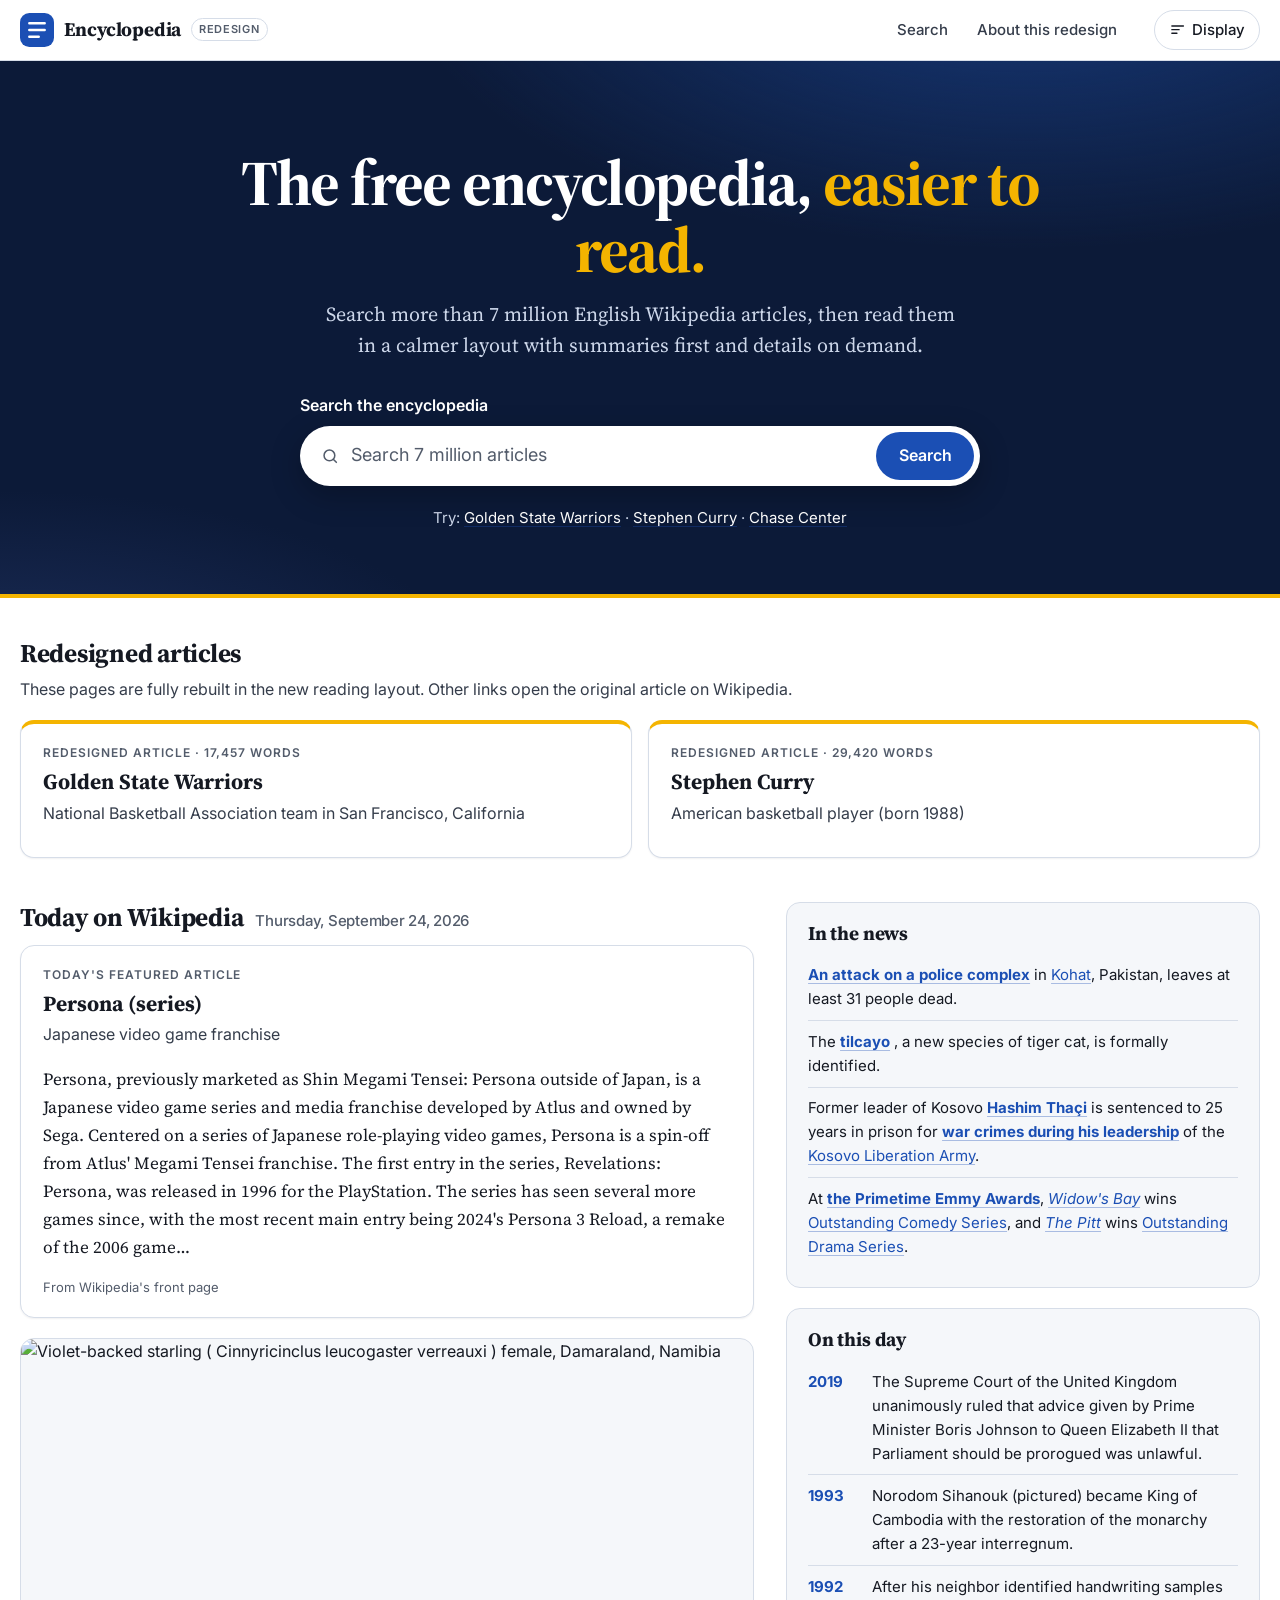
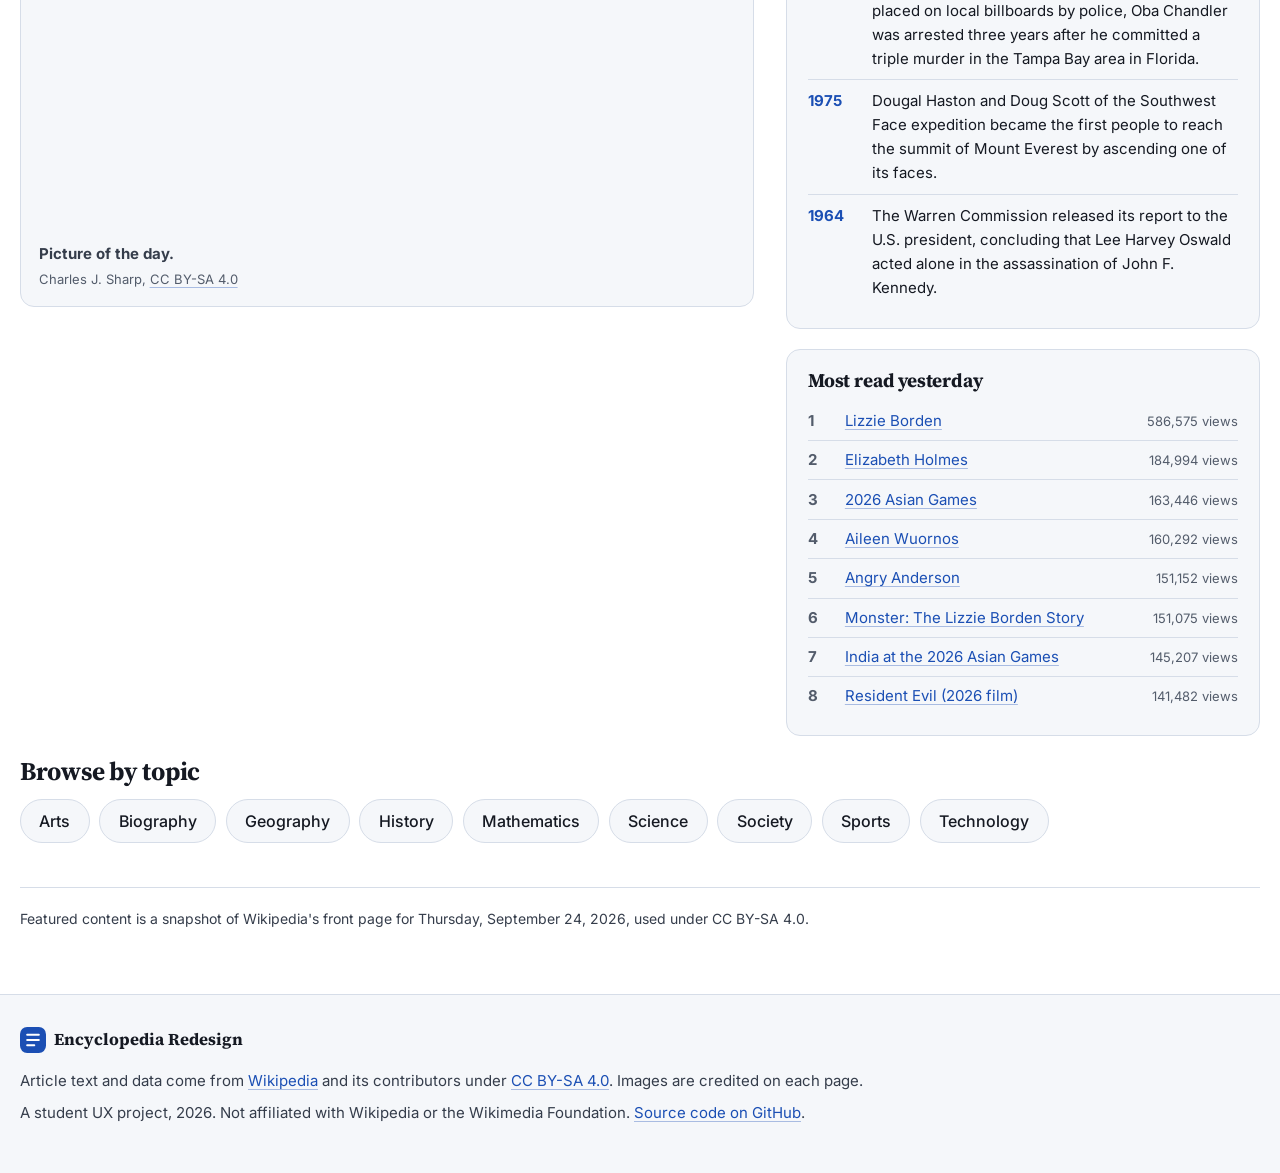
==== commit e4672546: "Restore full article content and rebuild homepage, search, and related article Replace the condensed" ====
--- a/index.html
+++ b/index.html
@@ -1,369 +1,127 @@
 <!DOCTYPE html>
 <html lang="en">
 <head>
-  <meta charset="utf-8">
-  <meta name="viewport" content="width=device-width, initial-scale=1">
-  <title>Golden State Warriors | Encyclopedia Redesign</title>
-  <meta name="description" content="A usability- and accessibility-focused redesign of the Wikipedia article on the Golden State Warriors.">
-  <link rel="stylesheet" href="css/styles.css">
-  <script>
-    // Apply saved appearance before first paint to avoid a flash of the wrong theme.
-    try {
-      var s = JSON.parse(localStorage.getItem('appearance') || '{}');
-      if (s.theme) document.documentElement.dataset.theme = s.theme;
-      if (s.size) document.documentElement.dataset.size = s.size;
-    } catch (e) {}
-  </script>
-  <script src="js/main.js" defer></script>
+<meta charset="utf-8">
+<meta name="viewport" content="width=device-width, initial-scale=1">
+<title>Encyclopedia Redesign: the free encyclopedia, easier to read</title>
+<meta name="description" content="A usability and accessibility redesign of Wikipedia&#x27;s reading experience.">
+<meta name="color-scheme" content="light dark">
+<link rel="preconnect" href="https://fonts.googleapis.com"><link rel="preconnect" href="https://fonts.gstatic.com" crossorigin><link rel="stylesheet" href="https://fonts.googleapis.com/css2?family=Inter:wght@400;500;600;700&amp;family=Source+Serif+4:ital,opsz,wght@0,8..60,400;0,8..60,600;0,8..60,700;1,8..60,400&amp;display=swap">
+<link rel="stylesheet" href="css/site.css">
+<link rel="icon" href="favicon.svg" type="image/svg+xml">
+<script>
+try{var s=JSON.parse(localStorage.getItem("display")||"{}");var d=document.documentElement;if(s.theme&&s.theme!=="auto")d.dataset.theme=s.theme;if(s.size&&s.size!=="standard")d.dataset.size=s.size;if(s.width==="wide")d.dataset.width="wide";}catch(e){}
+document.documentElement.classList.add("js");
+</script>
+<script src="js/site.js" defer></script>
+
 </head>
 <body>
-  <a class="skip-link" href="#main">Skip to main content</a>
-
-  <header class="site-header">
-    <div class="site-header__inner">
-      <a class="brand" href="#top">
-        <svg class="brand__mark" viewBox="0 0 32 32" aria-hidden="true" focusable="false">
-          <circle cx="16" cy="16" r="14" fill="none" stroke="currentColor" stroke-width="2.5"/>
-          <path d="M2 16h28M16 2v28M6 6c5 4 5 16 0 20M26 6c-5 4-5 16 0 20" fill="none" stroke="currentColor" stroke-width="2"/>
-        </svg>
-        <span class="brand__text">Encyclopedia <span class="brand__sub">Redesign</span></span>
-      </a>
-
-      <form class="search" role="search" action="https://en.wikipedia.org/w/index.php" method="get">
-        <label class="search__label" for="search-input">Search Wikipedia</label>
-        <div class="search__row">
-          <input id="search-input" class="search__input" type="search" name="search" placeholder="e.g. Stephen Curry" autocomplete="off">
-          <input type="hidden" name="title" value="Special:Search">
-          <button class="button button--primary" type="submit">Search</button>
-        </div>
-      </form>
-    </div>
-  </header>
-
-  <main id="main" tabindex="-1">
-  <div class="hero" id="top">
-    <div class="hero__inner">
-      <p class="hero__eyebrow">Article · Sports · NBA team</p>
-      <h1 class="hero__title" id="article-title">Golden State Warriors</h1>
-      <p class="hero__lede">A professional basketball team based in San Francisco, founded in Philadelphia in 1946, and winner of seven league championships.</p>
-
-      <nav class="page-actions" aria-label="Article actions">
-        <ul>
-          <li><a href="https://en.wikipedia.org/wiki/Talk:Golden_State_Warriors">Discuss this article</a></li>
-          <li><a href="https://en.wikipedia.org/w/index.php?title=Golden_State_Warriors&amp;action=history">See who edited it</a></li>
-          <li><a href="https://en.wikipedia.org/w/index.php?title=Talk:Golden_State_Warriors&amp;action=edit&amp;section=new">Suggest a correction</a></li>
-        </ul>
-      </nav>
-      <p class="protect-note">
-        <svg viewBox="0 0 16 16" aria-hidden="true" focusable="false"><path d="M4 7V5a4 4 0 1 1 8 0v2h1v8H3V7zm2 0h4V5a2 2 0 1 0-4 0z" fill="currentColor"/></svg>
-        Only experienced, registered editors can change this article directly, to guard against vandalism. Anyone can suggest a correction.
-      </p>
-    </div>
-  </div>
-
-  <div class="layout">
-    <aside class="sidebar" aria-label="Page navigation and settings">
-      <nav class="toc" aria-labelledby="toc-title">
-        <details class="toc__details" open>
-          <summary id="toc-title" class="toc__title">On this page</summary>
-          <ol class="toc__list">
-            <li><a href="#at-a-glance">At a glance</a></li>
-            <li><a href="#championships">Championships</a></li>
-            <li><a href="#history">History</a></li>
-            <li><a href="#roster">Current roster</a></li>
-            <li><a href="#retired-numbers">Retired numbers</a></li>
-            <li><a href="#rivalries">Rivalries</a></li>
-            <li><a href="#arenas">Home arenas</a></li>
-            <li><a href="#sources">Sources</a></li>
-          </ol>
-        </details>
-      </nav>
-
-      <details class="appearance" open>
-        <summary class="appearance__title">Reading settings</summary>
-        <fieldset>
-          <legend>Text size</legend>
+<a class="skip-link" href="#main">Skip to main content</a>
+<header class="site-header">
+  <div class="site-header__inner">
+    <a class="brand" href="index.html"><svg class="brand__mark" viewBox="0 0 40 40" aria-hidden="true" focusable="false"><rect width="40" height="40" rx="11" fill="currentColor"/><path d="M11 12h18M11 20h18M11 28h11" stroke="var(--brand-mark-ink)" stroke-width="3" stroke-linecap="round"/></svg><span class="brand__name">Encyclopedia</span><span class="brand__tag">Redesign</span></a>
+    
+    <nav class="site-nav" aria-label="Site">
+      <ul><li><a href="search.html">Search</a></li><li><a href="https://github.com/AxanderZ/my-awesome-site#readme">About this redesign</a></li></ul>
+    </nav>
+    <div class="display">
+      <button class="display__toggle" type="button" aria-expanded="false" aria-controls="display-panel"><svg class="icon" viewBox="0 0 24 24" aria-hidden="true" focusable="false"><path d="M4 7h16M4 12h10M4 17h7" stroke="currentColor" stroke-width="2" stroke-linecap="round" fill="none"/></svg><span>Display</span></button>
+      <div class="display__panel" id="display-panel" hidden>
+        <fieldset><legend>Text size</legend>
           <label><input type="radio" name="size" value="small"> Small</label>
           <label><input type="radio" name="size" value="standard" checked> Standard</label>
           <label><input type="radio" name="size" value="large"> Large</label>
         </fieldset>
-        <fieldset>
-          <legend>Color theme</legend>
+        <fieldset><legend>Page width</legend>
+          <label><input type="radio" name="width" value="standard" checked> Comfortable</label>
+          <label><input type="radio" name="width" value="wide"> Wide</label>
+        </fieldset>
+        <fieldset><legend>Color theme</legend>
           <label><input type="radio" name="theme" value="auto" checked> Match device</label>
           <label><input type="radio" name="theme" value="light"> Light</label>
           <label><input type="radio" name="theme" value="dark"> Dark</label>
         </fieldset>
-      </details>
-    </aside>
-
-    <article class="article" aria-labelledby="article-title">
-
-      <section id="at-a-glance" class="glance" aria-labelledby="glance-title">
-        <h2 id="glance-title">At a glance</h2>
-        <ul class="stat-cards">
-          <li class="stat-card"><span class="stat-card__value">7</span><span class="stat-card__label">League championships</span></li>
-          <li class="stat-card"><span class="stat-card__value">1946</span><span class="stat-card__label">Year founded</span></li>
-          <li class="stat-card"><span class="stat-card__value">73–9</span><span class="stat-card__label">Best regular season in NBA history (2015–16)</span></li>
-          <li class="stat-card"><span class="stat-card__value">7</span><span class="stat-card__label">Retired jersey numbers</span></li>
-        </ul>
-
-        <div class="glance__grid">
-          <dl class="facts">
-            <div><dt>League</dt><dd>National Basketball Association (NBA)</dd></div>
-            <div><dt>Conference and division</dt><dd>Western Conference, Pacific Division</dd></div>
-            <div><dt>Home arena</dt><dd>Chase Center, San Francisco, California</dd></div>
-            <div><dt>Head coach</dt><dd>Steve Kerr</dd></div>
-            <div><dt>General manager</dt><dd>Mike Dunleavy Jr.</dd></div>
-            <div><dt>President</dt><dd>Brandon Schneider</dd></div>
-            <div><dt>Owners</dt><dd>Joe Lacob (majority) and Peter Guber</dd></div>
-            <div><dt>G League affiliate</dt><dd>Santa Cruz Warriors</dd></div>
-            <div><dt>Team colors</dt><dd>
-              <ul class="swatches">
-                <li><span class="swatch swatch--blue" aria-hidden="true"></span>Royal blue</li>
-                <li><span class="swatch swatch--gold" aria-hidden="true"></span>Yellow</li>
-                <li><span class="swatch swatch--black" aria-hidden="true"></span>Black</li>
-              </ul>
-            </dd></div>
-            <div><dt>Former names</dt><dd>Philadelphia Warriors (1946–1962), San Francisco Warriors (1962–1971)</dd></div>
-            <div><dt>Official website</dt><dd><a href="https://www.nba.com/warriors">nba.com/warriors</a></dd></div>
-          </dl>
-
-          <figure class="photo">
-            <img src="https://upload.wikimedia.org/wikipedia/commons/3/36/Stephen_Curry_dribbling_2016_%28cropped%29.jpg"
-                 width="640" height="1057" loading="lazy"
-                 alt="Stephen Curry in a white Warriors jersey, number 30, dribbling the ball up the court during a 2016 game.">
-            <figcaption>
-              Stephen Curry, the franchise's all-time leading scorer, in 2016.
-              <span class="credit">Photo: Keith Allison, <a href="https://creativecommons.org/licenses/by-sa/2.0/">CC BY-SA 2.0</a>, via <a href="https://commons.wikimedia.org/wiki/File:Stephen_Curry_dribbling_2016_(cropped).jpg">Wikimedia Commons</a></span>
-            </figcaption>
-          </figure>
-        </div>
+      </div>
+    </div>
+  </div>
+</header>
+<main id="main" tabindex="-1">
+  <section class="home-hero" aria-labelledby="home-title">
+    <div class="home-hero__inner">
+      <h1 id="home-title">The free encyclopedia, <span>easier to read.</span></h1>
+      <p class="lede">Search more than 7 million English Wikipedia articles, then read them in a calmer layout with summaries first and details on demand.</p>
+      <form class="search search--big" role="search" action="search.html" method="get" data-prefix="">
+  <label class="search__label" for="home-q">Search the encyclopedia</label>
+  <div class="search__field">
+    <svg class="icon" viewBox="0 0 24 24" aria-hidden="true" focusable="false"><circle cx="11" cy="11" r="7" fill="none" stroke="currentColor" stroke-width="2"/><path d="m20 20-4-4" stroke="currentColor" stroke-width="2" stroke-linecap="round"/></svg>
+    <input id="home-q" class="search__input" type="search" name="q" value="" placeholder="Search 7 million articles" autocomplete="off" spellcheck="false"
+      role="combobox" aria-autocomplete="list" aria-expanded="false" aria-controls="home-q-list">
+    <button class="search__submit" type="submit">Search</button>
+    <ul class="search__list" id="home-q-list" role="listbox" aria-label="Suggestions" hidden></ul>
+  </div>
+  <p class="vh" id="home-q-status" role="status" aria-live="polite"></p>
+</form>
+      <p class="home-hero__try">Try: <a href="wiki/Golden_State_Warriors.html">Golden State Warriors</a> · <a href="wiki/Stephen_Curry.html">Stephen Curry</a> · <a href="search.html?q=Chase+Center">Chase Center</a></p>
+    </div>
+  </section>
+  <div class="home">
+    <section aria-labelledby="redesigned-title" class="home__section">
+      <h2 id="redesigned-title">Redesigned articles</h2>
+      <p class="section-desc">These pages are fully rebuilt in the new reading layout. Other links open the original article on Wikipedia.</p>
+      <ul class="card-grid"><li class="card card--article">
+  <p class="card__kicker">Redesigned article · 17,457 words</p>
+  <h3 class="card__title"><a href="wiki/Golden_State_Warriors.html">Golden State Warriors</a></h3>
+  <p class="card__desc">National Basketball Association team in San Francisco, California</p>
+</li><li class="card card--article">
+  <p class="card__kicker">Redesigned article · 29,420 words</p>
+  <h3 class="card__title"><a href="wiki/Stephen_Curry.html">Stephen Curry</a></h3>
+  <p class="card__desc">American basketball player (born 1988)</p>
+</li></ul>
+    </section>
+    <div class="home__cols">
+      <section aria-labelledby="today-title" class="home__section home__main">
+        <h2 id="today-title">Today on Wikipedia <span class="meta">Thursday, September 24, 2026</span></h2>
+        <article class="card card--feature" aria-labelledby="tfa-title">
+  <p class="card__kicker">Today's featured article</p>
+  <h3 id="tfa-title" class="card__title"><a href="https://en.wikipedia.org/wiki/Persona_%28series%29">Persona (series)</a></h3>
+  <p class="card__desc">Japanese video game franchise</p>
+  <p>Persona, previously marketed as Shin Megami Tensei: Persona outside of Japan, is a Japanese video game series and media franchise developed by Atlus and owned by Sega. Centered on a series of Japanese role-playing video games, Persona is a spin-off from Atlus&#x27; Megami Tensei franchise. The first entry in the series, Revelations: Persona, was released in 1996 for the PlayStation. The series has seen several more games since, with the most recent main entry being 2024&#x27;s Persona 3 Reload, a remake of the 2006 game…</p>
+  <p class="card__source">From Wikipedia's front page</p>
+</article>
+        <figure class="potd">
+  <img src="https://commons.wikimedia.org/wiki/Special:FilePath/Violet-backed_starling_%28Cinnyricinclus_leucogaster_verreauxi%29_female.jpg?width=960" alt="Violet-backed starling ( Cinnyricinclus leucogaster verreauxi ) female, Damaraland, Namibia" width="960" height="640" loading="lazy" decoding="async">
+  <figcaption><strong>Picture of the day.</strong>  <span class="credit">Charles J. Sharp, <a href="https://creativecommons.org/licenses/by-sa/4.0">CC BY-SA 4.0</a></span></figcaption>
+</figure>
       </section>
-
-      <section id="championships" aria-labelledby="championships-title">
-        <h2 id="championships-title">Championships</h2>
-        <p>The Warriors have won seven titles: one in the Basketball Association of America (BAA), the league that became the NBA in 1949, and six in the NBA.</p>
-        <div class="table-wrap" role="region" aria-labelledby="titles-caption" tabindex="0">
-          <table class="data-table">
-            <caption id="titles-caption">Warriors championships, 1947 to 2022</caption>
-            <thead>
-              <tr><th scope="col">Season</th><th scope="col">League</th><th scope="col">Finals opponent</th><th scope="col">Series result</th><th scope="col">Finals MVP</th></tr>
-            </thead>
-            <tbody>
-              <tr><th scope="row">1947</th><td>BAA</td><td>Chicago Stags</td><td>Won 4–1</td><td>Award not yet created</td></tr>
-              <tr><th scope="row">1956</th><td>NBA</td><td>Fort Wayne Pistons</td><td>Won 4–1</td><td>Award not yet created</td></tr>
-              <tr><th scope="row">1975</th><td>NBA</td><td>Washington Bullets</td><td>Won 4–0</td><td>Rick Barry</td></tr>
-              <tr><th scope="row">2015</th><td>NBA</td><td>Cleveland Cavaliers</td><td>Won 4–2</td><td>Andre Iguodala</td></tr>
-              <tr><th scope="row">2017</th><td>NBA</td><td>Cleveland Cavaliers</td><td>Won 4–1</td><td>Kevin Durant</td></tr>
-              <tr><th scope="row">2018</th><td>NBA</td><td>Cleveland Cavaliers</td><td>Won 4–0</td><td>Kevin Durant</td></tr>
-              <tr><th scope="row">2022</th><td>NBA</td><td>Boston Celtics</td><td>Won 4–2</td><td>Stephen Curry</td></tr>
-            </tbody>
-          </table>
-        </div>
-      </section>
-
-      <section id="history" aria-labelledby="history-title">
-        <div class="section-head">
-          <h2 id="history-title">History</h2>
-          <button class="button button--ghost" type="button" data-toggle-all aria-controls="history-eras">Expand all eras</button>
-        </div>
-        <p>Each era below starts with a short summary. Open an era to read more.</p>
-
-        <ol class="timeline" id="history-eras">
-          <li class="era">
-            <p class="era__years">1946–1962</p>
-            <h3 class="era__title">Philadelphia beginnings</h3>
-            <p>A founding member of the BAA, the Philadelphia Warriors won the league's first championship in 1947 behind scoring star Joe Fulks. A second title came in 1956 with Hall of Famers Paul Arizin, Tom Gola, and Neil Johnston.</p>
-            <details class="era__more">
-              <summary>More about this era</summary>
-              <p>In 1959 the Warriors added Wilt Chamberlain, who won Rookie of the Year and Most Valuable Player in the same season. On March 2, 1962, in Hershey, Pennsylvania, he scored 100 points against the New York Knicks. It is still the NBA's single-game scoring record.</p>
-            </details>
-          </li>
-          <li class="era">
-            <p class="era__years">1962–1971</p>
-            <h3 class="era__title">San Francisco Warriors</h3>
-            <p>The team moved west in 1962 and took the name San Francisco Warriors. Chamberlain led them to the 1964 NBA Finals, where they lost to the Boston Celtics.</p>
-            <details class="era__more">
-              <summary>More about this era</summary>
-              <p>Chamberlain was traded to the Philadelphia 76ers in January 1965, and the team finished the season 17–63, the league's worst record. The rebuild was quick: rookie Rick Barry and center Nate Thurmond took the Warriors back to the Finals in 1967.</p>
-            </details>
-          </li>
-          <li class="era">
-            <p class="era__years">1971–1985</p>
-            <h3 class="era__title">Golden State and the 1975 upset</h3>
-            <p>After moving most home games to Oakland, the team became the Golden State Warriors in 1971. In 1975, coach Al Attles's team swept the heavily favored Washington Bullets for the franchise's third title, with Rick Barry named Finals MVP.</p>
-            <details class="era__more">
-              <summary>More about this era</summary>
-              <p>Forward Jamaal Wilkes was Rookie of the Year on that 1975 team. The success didn't last: the Warriors missed the playoffs in most seasons from the late 1970s to the mid-1980s.</p>
-            </details>
-          </li>
-          <li class="era">
-            <p class="era__years">1985–1997</p>
-            <h3 class="era__title">The “Run TMC” years</h3>
-            <p>Under coach Don Nelson, guards Tim Hardaway and Mitch Richmond and forward Chris Mullin, known as “Run TMC” from their first initials, played a fast, high-scoring style that brought the Warriors back to the playoffs.</p>
-            <details class="era__more">
-              <summary>More about this era</summary>
-              <p>The trio played only two seasons together before Richmond was traded to the Sacramento Kings in 1991. Chris Webber was Rookie of the Year in 1994 but was traded early the next season after a falling-out with Nelson.</p>
-            </details>
-          </li>
-          <li class="era">
-            <p class="era__years">1997–2009</p>
-            <h3 class="era__title">A long drought, then “We Believe”</h3>
-            <p>The Warriors missed the playoffs for 12 straight seasons. In 2007, the “We Believe” team led by Baron Davis beat the 67-win, top-seeded Dallas Mavericks. It was the first time an eighth seed had beaten a first seed in a best-of-seven series.</p>
-            <details class="era__more">
-              <summary>More about this era</summary>
-              <p>Don Nelson returned as head coach in 2006 to lead that run. The next season the team won 48 games but still missed the playoffs in a crowded Western Conference.</p>
-            </details>
-          </li>
-          <li class="era">
-            <p class="era__years">2009–2019</p>
-            <h3 class="era__title">The Stephen Curry era and a dynasty</h3>
-            <p>Stephen Curry (drafted in 2009), Klay Thompson (2011), and Draymond Green (2012) became the core of a team bought by Joe Lacob and Peter Guber in 2010. Under Steve Kerr, hired in 2014, the Warriors reached five straight NBA Finals and won the title in 2015, 2017, and 2018.</p>
-            <details class="era__more">
-              <summary>More about this era</summary>
-              <p>The 2015–16 team went 73–9, the best regular-season record in NBA history, but lost the Finals to Cleveland after leading the series 3–1. Kevin Durant signed that summer and was Finals MVP in both 2017 and 2018. The run ended in the 2019 Finals, a loss to the Toronto Raptors in which Durant and Thompson were both injured.</p>
-            </details>
-          </li>
-          <li class="era">
-            <p class="era__years">2019–present</p>
-            <h3 class="era__title">Chase Center and a fourth modern title</h3>
-            <p>The Warriors moved back to San Francisco in 2019 and opened Chase Center in the Mission Bay neighborhood. After two seasons disrupted by injuries, they won the 2022 championship over the Boston Celtics, and Curry was named Finals MVP for the first time.</p>
-            <details class="era__more">
-              <summary>More about this era</summary>
-              <p>With Curry and Thompson injured for most of 2019–20, the team finished with the league's worst record. Thompson left for the Dallas Mavericks in 2024. In February 2025 the Warriors traded for Jimmy Butler and went on to beat the Houston Rockets in a seven-game first-round series before losing to the Minnesota Timberwolves.</p>
-            </details>
-          </li>
-        </ol>
-      </section>
-
-      <section id="roster" aria-labelledby="roster-title">
-        <h2 id="roster-title">Current roster</h2>
-        <p class="meta">2026–27 season. Roster as listed on Wikipedia on August 27, 2026.</p>
-
-        <div class="legend">
-          <p class="legend__title">Labels used in this table</p>
-          <ul>
-            <li><span class="badge badge--twoway">Two-way contract</span> Splits time between the Warriors and their G League team, the Santa Cruz Warriors.</li>
-            <li><span class="badge badge--injured">Injured</span> Currently out with an injury.</li>
-          </ul>
-        </div>
-
-        <div class="table-wrap" role="region" aria-labelledby="roster-caption" tabindex="0">
-          <table class="data-table data-table--sortable" id="roster-table">
-            <caption id="roster-caption">Players on the 2026–27 roster. Use the column buttons to sort.</caption>
-            <thead>
-              <tr>
-                <th scope="col" aria-sort="ascending"><button type="button" data-sort="text" data-col="0">Player</button></th>
-                <th scope="col"><button type="button" data-sort="number" data-col="1">Jersey number</button></th>
-                <th scope="col"><button type="button" data-sort="text" data-col="2">Position</button></th>
-                <th scope="col"><button type="button" data-sort="number" data-col="3">Height</button></th>
-                <th scope="col"><button type="button" data-sort="number" data-col="4">Weight</button></th>
-                <th scope="col"><button type="button" data-sort="number" data-col="5">Born</button></th>
-                <th scope="col"><button type="button" data-sort="text" data-col="6">College or country</button></th>
-              </tr>
-            </thead>
-            <tbody>
-              <tr><th scope="row" data-value="Bassey">Charles Bassey</th><td>28</td><td>Forward / Center</td><td data-value="82">6′10″ (2.08 m)</td><td data-value="230">230 lb (104 kg)</td><td data-value="20001028">Oct 28, 2000</td><td>Western Kentucky</td></tr>
-              <tr><th scope="row" data-value="Butler">Jimmy Butler <span class="badge badge--injured">Injured</span></th><td>10</td><td>Forward</td><td data-value="78">6′6″ (1.98 m)</td><td data-value="230">230 lb (104 kg)</td><td data-value="19890914">Sep 14, 1989</td><td>Marquette</td></tr>
-              <tr><th scope="row" data-value="Cryer">LJ Cryer <span class="badge badge--twoway">Two-way contract</span></th><td>18</td><td>Guard</td><td data-value="72">6′0″ (1.83 m)</td><td data-value="200">200 lb (91 kg)</td><td data-value="20011009">Oct 9, 2001</td><td>Houston</td></tr>
-              <tr><th scope="row" data-value="Curry">Stephen Curry</th><td>30</td><td>Guard</td><td data-value="74">6′2″ (1.88 m)</td><td data-value="185">185 lb (84 kg)</td><td data-value="19880314">Mar 14, 1988</td><td>Davidson</td></tr>
-              <tr><th scope="row" data-value="Green">Draymond Green</th><td>23</td><td>Forward</td><td data-value="78">6′6″ (1.98 m)</td><td data-value="230">230 lb (104 kg)</td><td data-value="19900304">Mar 4, 1990</td><td>Michigan State</td></tr>
-              <tr><th scope="row" data-value="Horford">Al Horford</th><td>20</td><td>Forward / Center</td><td data-value="80">6′8″ (2.03 m)</td><td data-value="240">240 lb (109 kg)</td><td data-value="19860603">Jun 3, 1986</td><td>Florida</td></tr>
-              <tr><th scope="row" data-value="Ike">Graham Ike <span class="badge badge--twoway">Two-way contract</span></th><td>45</td><td>Forward / Center</td><td data-value="81">6′9″ (2.06 m)</td><td data-value="250">250 lb (113 kg)</td><td data-value="20020803">Aug 3, 2002</td><td>Gonzaga</td></tr>
-              <tr><th scope="row" data-value="Lendeborg">Yaxel Lendeborg</th><td>1</td><td>Forward</td><td data-value="81">6′9″ (2.06 m)</td><td data-value="240">240 lb (109 kg)</td><td data-value="20020930">Sep 30, 2002</td><td>Michigan</td></tr>
-              <tr><th scope="row" data-value="Leons">Malevy Leons <span class="badge badge--twoway">Two-way contract</span></th><td>33</td><td>Forward</td><td data-value="81">6′9″ (2.06 m)</td><td data-value="210">210 lb (95 kg)</td><td data-value="19990923">Sep 23, 1999</td><td>Bradley</td></tr>
-              <tr><th scope="row" data-value="Melton">De'Anthony Melton</th><td>8</td><td>Guard</td><td data-value="74">6′2″ (1.88 m)</td><td data-value="200">200 lb (91 kg)</td><td data-value="19980528">May 28, 1998</td><td>USC</td></tr>
-              <tr><th scope="row" data-value="Moody">Moses Moody <span class="badge badge--injured">Injured</span></th><td>4</td><td>Guard</td><td data-value="77">6′5″ (1.96 m)</td><td data-value="211">211 lb (96 kg)</td><td data-value="20020531">May 31, 2002</td><td>Arkansas</td></tr>
-              <tr><th scope="row" data-value="Niang">Georges Niang</th><td>32</td><td>Forward</td><td data-value="79">6′7″ (2.01 m)</td><td data-value="230">230 lb (104 kg)</td><td data-value="19930617">Jun 17, 1993</td><td>Iowa State</td></tr>
-              <tr><th scope="row" data-value="Payton">Gary Payton II</th><td>0</td><td>Guard</td><td data-value="74">6′2″ (1.88 m)</td><td data-value="195">195 lb (88 kg)</td><td data-value="19921201">Dec 1, 1992</td><td>Oregon State</td></tr>
-              <tr><th scope="row" data-value="Podziemski">Brandin Podziemski</th><td>2</td><td>Guard</td><td data-value="76">6′4″ (1.93 m)</td><td data-value="205">205 lb (93 kg)</td><td data-value="20030225">Feb 25, 2003</td><td>Santa Clara</td></tr>
-              <tr><th scope="row" data-value="Porzingis">Kristaps Porziņģis</th><td>7</td><td>Center</td><td data-value="86">7′2″ (2.18 m)</td><td data-value="240">240 lb (109 kg)</td><td data-value="19950802">Aug 2, 1995</td><td>Latvia</td></tr>
-              <tr><th scope="row" data-value="Richard">Will Richard</th><td>3</td><td>Guard</td><td data-value="75">6′3″ (1.91 m)</td><td data-value="206">206 lb (93 kg)</td><td data-value="20021224">Dec 24, 2002</td><td>Florida</td></tr>
-              <tr><th scope="row" data-value="Santos">Gui Santos</th><td>15</td><td>Forward</td><td data-value="79">6′7″ (2.01 m)</td><td data-value="185">185 lb (84 kg)</td><td data-value="20020622">Jun 22, 2002</td><td>Brazil</td></tr>
-              <tr><th scope="row" data-value="Terry">Dalen Terry</th><td>21</td><td>Forward</td><td data-value="78">6′6″ (1.98 m)</td><td data-value="195">195 lb (88 kg)</td><td data-value="20020712">Jul 12, 2002</td><td>Arizona</td></tr>
-              <tr><th scope="row" data-value="Williams">Brandon Williams</th><td>12</td><td>Guard</td><td data-value="73">6′1″ (1.85 m)</td><td data-value="190">190 lb (86 kg)</td><td data-value="19991122">Nov 22, 1999</td><td>Arizona</td></tr>
-            </tbody>
-          </table>
-        </div>
-        <p class="sr-status" role="status" aria-live="polite" id="sort-status"></p>
-
-        <h3>Coaching staff</h3>
-        <dl class="facts facts--compact">
-          <div><dt>Head coach</dt><dd>Steve Kerr</dd></div>
-          <div><dt>Associate head coach</dt><dd>Frank Vogel</dd></div>
-          <div><dt>Assistant coaches</dt><dd>Ron Adams, Seth Cooper, Bruce Fraser, Nick Kerr, Khalid Robinson, Jacob Rubin, Anthony Vereen, Kris Weems, Drew Yoder</dd></div>
-        </dl>
-      </section>
-
-      <section id="retired-numbers" aria-labelledby="retired-title">
-        <h2 id="retired-title">Retired numbers</h2>
-        <p>No Warriors player will wear these numbers again.</p>
-        <div class="table-wrap" role="region" aria-labelledby="retired-caption" tabindex="0">
-          <table class="data-table">
-            <caption id="retired-caption">Retired Warriors jersey numbers</caption>
-            <thead>
-              <tr><th scope="col">Number</th><th scope="col">Player</th><th scope="col">Position</th><th scope="col">Years with the Warriors</th><th scope="col">Number retired on</th></tr>
-            </thead>
-            <tbody>
-              <tr><td>9</td><th scope="row">Andre Iguodala</th><td>Guard / Forward</td><td>2013–2019, 2021–2023</td><td>Feb 23, 2025</td></tr>
-              <tr><td>13</td><th scope="row">Wilt Chamberlain</th><td>Center</td><td>1959–1965</td><td>Dec 29, 1999</td></tr>
-              <tr><td>14</td><th scope="row">Tom Meschery</th><td>Forward</td><td>1961–1967</td><td>Oct 13, 1967</td></tr>
-              <tr><td>16</td><th scope="row">Al Attles</th><td>Guard</td><td>1960–1971</td><td>Feb 10, 1977</td></tr>
-              <tr><td>17</td><th scope="row">Chris Mullin</th><td>Guard / Forward</td><td>1985–1997, 2000–2001</td><td>Mar 19, 2012</td></tr>
-              <tr><td>24</td><th scope="row">Rick Barry</th><td>Forward</td><td>1965–1967, 1972–1978</td><td>Mar 18, 1988</td></tr>
-              <tr><td>42</td><th scope="row">Nate Thurmond</th><td>Center</td><td>1963–1974</td><td>Mar 8, 1978</td></tr>
-            </tbody>
-          </table>
-        </div>
-      </section>
-
-      <section id="rivalries" aria-labelledby="rivalries-title">
-        <h2 id="rivalries-title">Rivalries</h2>
-        <div class="cards">
-          <article class="card">
-            <h3>Cleveland Cavaliers</h3>
-            <p>The teams met in four straight NBA Finals from 2015 to 2018, a first for any pair of NBA teams. The Warriors won three of them.</p>
-          </article>
-          <article class="card">
-            <h3>Los Angeles Lakers</h3>
-            <p>Both franchises moved to California in the early 1960s. The rivalry heated up after LeBron James joined the Lakers, who beat the Warriors in the 2023 Western Conference semifinals.</p>
-          </article>
-          <article class="card">
-            <h3>Sacramento Kings</h3>
-            <p>A Northern California rivalry between cities about 86 miles apart. The teams first met in the playoffs in 2023, when the Warriors won a hard-fought series in seven games.</p>
-          </article>
-        </div>
-      </section>
-
-      <section id="arenas" aria-labelledby="arenas-title">
-        <h2 id="arenas-title">Home arenas</h2>
-        <ol class="arena-list">
-          <li><span class="arena-list__years">1946–1962</span> Philadelphia Arena, plus Philadelphia Convention Hall from 1952</li>
-          <li><span class="arena-list__years">1962–1971</span> Cow Palace, San Francisco Civic Auditorium, and War Memorial Gymnasium</li>
-          <li><span class="arena-list__years">1971–2019</span> Oakland Arena (later called Oracle Arena). The team played the 1996–97 season at San Jose Arena during renovations.</li>
-          <li><span class="arena-list__years">2019–now</span> Chase Center, San Francisco</li>
-        </ol>
-      </section>
-
-      <section id="sources" aria-labelledby="sources-title">
-        <h2 id="sources-title">Sources</h2>
-        <p>This summary is based on the sources below. Each one opens on its own site.</p>
-        <ul class="sources">
-          <li><a href="https://en.wikipedia.org/wiki/Golden_State_Warriors">“Golden State Warriors” on Wikipedia</a>: the original article, with more than 200 detailed citations</li>
-          <li><a href="https://www.nba.com/warriors">Official Golden State Warriors website</a>: team news, schedule, and roster</li>
-          <li><a href="https://www.basketball-reference.com/teams/GSW/">Warriors franchise statistics on Basketball-Reference</a>: season-by-season records</li>
-        </ul>
-      </section>
-    </article>
+      <div class="home__side">
+        <section aria-labelledby="news-title" class="home__section panel">
+          <h2 id="news-title">In the news</h2>
+          <ul class="news"><li><b><a href="https://en.wikipedia.org/wiki/2026_Kohat_attack">An attack on a police complex</a></b> in <a href="https://en.wikipedia.org/wiki/Kohat">Kohat</a>, Pakistan, leaves at least 31 people dead.</li><li>The <b><a href="https://en.wikipedia.org/wiki/Tilcayo">tilcayo</a></b> <i></i>, a new species of tiger cat, is formally identified.</li><li>Former leader of Kosovo <b><a href="https://en.wikipedia.org/wiki/Hashim_Thaçi">Hashim Thaçi</a></b> is sentenced to 25 years in prison for <b><a href="https://en.wikipedia.org/wiki/War_crimes_in_the_Kosovo_War#KLA_war_crimes">war crimes during his leadership</a></b> of the <a href="https://en.wikipedia.org/wiki/Kosovo_Liberation_Army">Kosovo Liberation Army</a>.</li><li>At <b><a href="https://en.wikipedia.org/wiki/78th_Primetime_Emmy_Awards">the Primetime Emmy Awards</a></b>, <i><a href="https://en.wikipedia.org/wiki/Widow's_Bay">Widow's Bay</a></i> wins <a href="https://en.wikipedia.org/wiki/Primetime_Emmy_Award_for_Outstanding_Comedy_Series">Outstanding Comedy Series</a>, and <i><a href="https://en.wikipedia.org/wiki/The_Pitt">The Pitt</a></i> wins <a href="https://en.wikipedia.org/wiki/Primetime_Emmy_Award_for_Outstanding_Drama_Series">Outstanding Drama Series</a>.</li></ul>
+        </section>
+        <section aria-labelledby="otd-title" class="home__section panel">
+          <h2 id="otd-title">On this day</h2>
+          <ul class="otd"><li><span class="year">2019</span><span>The Supreme Court of the United Kingdom unanimously ruled that advice given by Prime Minister Boris Johnson to Queen Elizabeth II that Parliament should be prorogued was unlawful.</span></li><li><span class="year">1993</span><span>Norodom Sihanouk (pictured) became King of Cambodia with the restoration of the monarchy after a 23-year interregnum.</span></li><li><span class="year">1992</span><span>After his neighbor identified handwriting samples placed on local billboards by police, Oba Chandler was arrested three years after he committed a triple murder in the Tampa Bay area in Florida.</span></li><li><span class="year">1975</span><span>Dougal Haston and Doug Scott of the Southwest Face expedition became the first people to reach the summit of Mount Everest by ascending one of its faces.</span></li><li><span class="year">1964</span><span>The Warren Commission released its report to the U.S. president, concluding that Lee Harvey Oswald acted alone in the assassination of John F. Kennedy.</span></li></ul>
+        </section>
+        <section aria-labelledby="most-title" class="home__section panel">
+          <h2 id="most-title">Most read yesterday</h2>
+          <ol class="most"><li><a href="https://en.wikipedia.org/wiki/Lizzie_Borden">Lizzie Borden</a><span class="meta">586,575 views</span></li><li><a href="https://en.wikipedia.org/wiki/Elizabeth_Holmes">Elizabeth Holmes</a><span class="meta">184,994 views</span></li><li><a href="https://en.wikipedia.org/wiki/2026_Asian_Games">2026 Asian Games</a><span class="meta">163,446 views</span></li><li><a href="https://en.wikipedia.org/wiki/Aileen_Wuornos">Aileen Wuornos</a><span class="meta">160,292 views</span></li><li><a href="https://en.wikipedia.org/wiki/Angry_Anderson">Angry Anderson</a><span class="meta">151,152 views</span></li><li><a href="https://en.wikipedia.org/wiki/Monster%3A_The_Lizzie_Borden_Story">Monster: The Lizzie Borden Story</a><span class="meta">151,075 views</span></li><li><a href="https://en.wikipedia.org/wiki/India_at_the_2026_Asian_Games">India at the 2026 Asian Games</a><span class="meta">145,207 views</span></li><li><a href="https://en.wikipedia.org/wiki/Resident_Evil_%282026_film%29">Resident Evil (2026 film)</a><span class="meta">141,482 views</span></li></ol>
+        </section>
+      </div>
+    </div>
+    <section aria-labelledby="topics-title" class="home__section">
+      <h2 id="topics-title">Browse by topic</h2>
+      <ul class="chips"><li><a href="https://en.wikipedia.org/wiki/Portal:The_arts">Arts</a></li><li><a href="https://en.wikipedia.org/wiki/Portal:Biography">Biography</a></li><li><a href="https://en.wikipedia.org/wiki/Portal:Geography">Geography</a></li><li><a href="https://en.wikipedia.org/wiki/Portal:History">History</a></li><li><a href="https://en.wikipedia.org/wiki/Portal:Mathematics">Mathematics</a></li><li><a href="https://en.wikipedia.org/wiki/Portal:Science">Science</a></li><li><a href="https://en.wikipedia.org/wiki/Portal:Society">Society</a></li><li><a href="https://en.wikipedia.org/wiki/Portal:Sports">Sports</a></li><li><a href="https://en.wikipedia.org/wiki/Portal:Technology">Technology</a></li></ul>
+    </section>
+    <p class="attribution">Featured content is a snapshot of Wikipedia's front page for Thursday, September 24, 2026, used under CC BY-SA 4.0.</p>
   </div>
-  </main>
-
-  <footer class="site-footer">
-    <div class="site-footer__inner">
-      <p>Text condensed and adapted from the Wikipedia article <a href="https://en.wikipedia.org/wiki/Golden_State_Warriors">“Golden State Warriors”</a> by its contributors, used under <a href="https://creativecommons.org/licenses/by-sa/4.0/">CC BY-SA 4.0</a>. This page is shared under the same license.</p>
-      <p>A student UX redesign concept. Not affiliated with Wikipedia, the Wikimedia Foundation, the NBA, or the Golden State Warriors.</p>
-      <p><a href="#top">Back to top</a></p>
-    </div>
-  </footer>
+</main>
+<footer class="site-footer">
+  <div class="site-footer__inner">
+    <div class="site-footer__brand"><svg class="brand__mark" viewBox="0 0 40 40" aria-hidden="true" focusable="false"><rect width="40" height="40" rx="11" fill="currentColor"/><path d="M11 12h18M11 20h18M11 28h11" stroke="var(--brand-mark-ink)" stroke-width="3" stroke-linecap="round"/></svg><span>Encyclopedia Redesign</span></div>
+    <p>Article text and data come from <a href="https://en.wikipedia.org/">Wikipedia</a> and its contributors under <a href="https://creativecommons.org/licenses/by-sa/4.0/">CC BY-SA 4.0</a>. Images are credited on each page.</p>
+    <p>A student UX project, 2026. Not affiliated with Wikipedia or the Wikimedia Foundation. <a href="https://github.com/AxanderZ/my-awesome-site">Source code on GitHub</a>.</p>
+  </div>
+</footer>
 </body>
 </html>
--- a/css/site.css
+++ b/css/site.css
@@ -0,0 +1,532 @@
+/* ==========================================================================
+   Encyclopedia Redesign — shared styles
+   Every text/background token pair is checked for WCAG 2.2 AA (4.5:1) in
+   light and dark themes by tools/check_pages.py (axe-core + WAVE-style checks).
+   ========================================================================== */
+
+:root {
+  --bg: #ffffff;
+  --surface: #f5f7fa;
+  --surface-2: #e9eef5;
+  --border: #d6dde8;
+  --border-strong: #aeb9ca;
+  --text: #151922;
+  --text-2: #353d4b;
+  --muted: #535c6b;
+  --link: #1b4fb4;
+  --link-visited: #5a3399;
+  --link-line: rgba(27, 79, 180, .35);
+  --accent: #1b4fb4;
+  --accent-ink: #ffffff;
+  --hero: #0c1a38;
+  --hero-2: #173a7c;
+  --hero-ink: #ffffff;
+  --hero-muted: #cdd7ea;
+  --gold: #f4b400;
+  --gold-ink: #151922;
+  --focus: #c2410c;
+  --mark: #fff1b8;
+  --ok-bg: #e4f4ea;  --ok-ink: #14532d;
+  --note-bg: #fff6db; --note-ink: #5b4300; --note-line: #e7b416;
+  --badge-a-bg: #e2eafb; --badge-a-ink: #173a7c;
+  --badge-b-bg: #fde6e6; --badge-b-ink: #8c1c1c;
+  --shadow-sm: 0 1px 2px rgba(15, 23, 42, .06);
+  --shadow: 0 1px 2px rgba(15, 23, 42, .05), 0 6px 20px rgba(15, 23, 42, .07);
+  --radius: 14px;
+  --radius-sm: 8px;
+  --ui: "Inter", -apple-system, BlinkMacSystemFont, "Segoe UI", Roboto, Helvetica, Arial, sans-serif;
+  --read: "Source Serif 4", "Iowan Old Style", Georgia, "Times New Roman", serif;
+  --fs: 1.0625rem;          /* article reading size, scaled by the Display menu */
+  --measure: 46rem;
+  --page: 1320px;
+  --brand-mark-ink: #ffffff;
+  color-scheme: light;
+}
+:root[data-size="small"] { --fs: 0.9688rem; }
+:root[data-size="large"] { --fs: 1.25rem; }
+:root[data-width="wide"] { --measure: 72rem; --page: 1680px; }
+
+@media (prefers-color-scheme: dark) {
+  :root:not([data-theme="light"]) {
+    --bg: #0d1117; --surface: #151b24; --surface-2: #1d2531; --border: #2b3544; --border-strong: #46546a;
+    --text: #e7ebf1; --text-2: #c9d0da; --muted: #a2adbd;
+    --link: #8fb6ff; --link-visited: #c7a8ff; --link-line: rgba(143, 182, 255, .45);
+    --accent: #8fb6ff; --accent-ink: #0d1117;
+    --hero: #0a1428; --hero-2: #14305f; --hero-muted: #c3cfe6;
+    --focus: #ffb454; --mark: #5c4a00;
+    --note-bg: #2e2610; --note-ink: #ffe29a; --note-line: #b88a00;
+    --ok-bg: #12301f; --ok-ink: #b6ebc8;
+    --badge-a-bg: #213158; --badge-a-ink: #d3e1ff;
+    --badge-b-bg: #4a1f24; --badge-b-ink: #ffd6d6;
+    --shadow-sm: none; --shadow: 0 1px 0 rgba(255,255,255,.03), 0 8px 24px rgba(0,0,0,.35);
+    --brand-mark-ink: #0d1117;
+    color-scheme: dark;
+  }
+}
+:root[data-theme="dark"] {
+  --bg: #0d1117; --surface: #151b24; --surface-2: #1d2531; --border: #2b3544; --border-strong: #46546a;
+  --text: #e7ebf1; --text-2: #c9d0da; --muted: #a2adbd;
+  --link: #8fb6ff; --link-visited: #c7a8ff; --link-line: rgba(143, 182, 255, .45);
+  --accent: #8fb6ff; --accent-ink: #0d1117;
+  --hero: #0a1428; --hero-2: #14305f; --hero-muted: #c3cfe6;
+  --focus: #ffb454; --mark: #5c4a00;
+  --note-bg: #2e2610; --note-ink: #ffe29a; --note-line: #b88a00;
+  --ok-bg: #12301f; --ok-ink: #b6ebc8;
+  --badge-a-bg: #213158; --badge-a-ink: #d3e1ff;
+  --badge-b-bg: #4a1f24; --badge-b-ink: #ffd6d6;
+  --shadow-sm: none; --shadow: 0 1px 0 rgba(255,255,255,.03), 0 8px 24px rgba(0,0,0,.35);
+  --brand-mark-ink: #0d1117;
+  color-scheme: dark;
+}
+
+/* ---------- Base ---------- */
+*, *::before, *::after { box-sizing: border-box; }
+html { -webkit-text-size-adjust: 100%; scroll-padding-top: 5rem; }
+@media (prefers-reduced-motion: no-preference) { html { scroll-behavior: smooth; } }
+body {
+  margin: 0; background: var(--bg); color: var(--text);
+  font: 400 1rem/1.6 var(--ui); -webkit-font-smoothing: antialiased; text-rendering: optimizeLegibility;
+}
+img { max-width: 100%; height: auto; }
+a { color: var(--link); text-decoration-line: underline; text-decoration-color: var(--link-line);
+    text-decoration-thickness: 1px; text-underline-offset: .2em; }
+a:visited { color: var(--link-visited); }
+a:hover { text-decoration-color: currentColor; text-decoration-thickness: 2px; }
+:focus-visible { outline: 3px solid var(--focus); outline-offset: 2px; border-radius: 4px; }
+h1, h2, h3, h4, h5 { color: var(--text); line-height: 1.25; margin: 0 0 .5em; }
+button, input { font: inherit; color: inherit; }
+button { cursor: pointer; }
+mark { background: var(--mark); color: var(--text); border-radius: 3px; padding: 0 .1em; }
+.vh { position: absolute !important; width: 1px; height: 1px; padding: 0; margin: -1px; overflow: hidden;
+      clip: rect(0 0 0 0); white-space: nowrap; border: 0; }
+.icon { width: 1.15em; height: 1.15em; flex: none; }
+.meta { color: var(--muted); font-size: .875rem; font-weight: 400; }
+.eyebrow { font: 600 .8125rem/1.3 var(--ui); letter-spacing: .08em; text-transform: uppercase; margin: 0 0 .75rem; }
+
+.skip-link { position: absolute; left: 1rem; top: -200px; z-index: 1000; background: var(--gold); color: var(--gold-ink);
+  font-weight: 700; padding: .7rem 1.1rem; border-radius: var(--radius-sm); text-decoration: none; }
+.skip-link:focus { top: 1rem; }
+
+.btn { display: inline-flex; align-items: center; gap: .5rem; min-height: 44px; padding: .55rem 1.1rem;
+  border-radius: 999px; border: 1px solid var(--border-strong); background: var(--bg); color: var(--text);
+  font: 600 .9375rem/1.2 var(--ui); text-decoration: none; }
+.btn:hover { background: var(--surface); }
+.btn:visited { color: var(--text); }
+.btn--quiet { border-color: var(--border); min-height: 40px; padding: .45rem 1rem; font-size: .875rem; color: var(--link); }
+
+/* ---------- Header ---------- */
+.site-header { position: sticky; top: 0; z-index: 50; background: var(--bg); border-bottom: 1px solid var(--border); }
+.site-header__inner { max-width: var(--page); margin: 0 auto; padding: .6rem 1.25rem; display: flex; align-items: center; gap: 1rem 1.5rem; }
+.brand { display: inline-flex; align-items: center; gap: .6rem; text-decoration: none; color: var(--text); flex: none; }
+.brand:visited { color: var(--text); }
+.brand__mark { width: 34px; height: 34px; color: var(--accent); }
+.brand__name { font: 700 1.2rem/1 var(--read); letter-spacing: -.01em; }
+.brand__tag { font: 600 .6875rem/1 var(--ui); letter-spacing: .06em; text-transform: uppercase; color: var(--muted);
+  border: 1px solid var(--border); padding: .3rem .45rem; border-radius: 999px; }
+.site-header .search { flex: 1 1 auto; max-width: 560px; }
+.site-nav ul { list-style: none; margin: 0; padding: 0; display: flex; gap: .25rem; }
+.site-nav a { display: block; padding: .5rem .8rem; border-radius: 999px; color: var(--text-2); text-decoration: none; font-weight: 500; font-size: .9375rem; }
+.site-nav a:visited { color: var(--text-2); }
+.site-nav a:hover { background: var(--surface); }
+.site-nav a[aria-current="page"] { background: var(--surface-2); color: var(--text); }
+.site-header .site-nav { margin-left: auto; }
+
+.display { position: relative; }
+.display__toggle { display: inline-flex; align-items: center; gap: .4rem; min-height: 40px; padding: .45rem .85rem;
+  border-radius: 999px; border: 1px solid var(--border); background: var(--bg); font-weight: 500; font-size: .9375rem; }
+.display__toggle:hover { background: var(--surface); }
+.display__toggle[aria-expanded="true"] { background: var(--surface-2); }
+.display__panel { position: absolute; right: 0; top: calc(100% + .5rem); width: 250px; padding: 1rem 1.1rem;
+  background: var(--bg); border: 1px solid var(--border); border-radius: var(--radius); box-shadow: var(--shadow); }
+.display__panel fieldset { border: 0; margin: 0 0 .9rem; padding: 0; }
+.display__panel fieldset:last-child { margin-bottom: 0; }
+.display__panel legend { font-weight: 600; font-size: .8125rem; color: var(--muted); letter-spacing: .04em; text-transform: uppercase; padding: 0; margin-bottom: .35rem; }
+.display__panel label { display: flex; align-items: center; gap: .55rem; padding: .3rem 0; font-size: .9375rem; cursor: pointer; }
+.display__panel input { width: 18px; height: 18px; margin: 0; accent-color: var(--accent); }
+
+@media (max-width: 860px) {
+  .site-header__inner { flex-wrap: wrap; }
+  .site-header .search { order: 5; flex-basis: 100%; max-width: none; }
+  .brand__tag { display: none; }
+  .site-header .site-nav { display: none; }
+  .display { margin-left: auto; }
+  .display__toggle span { position: absolute; width: 1px; height: 1px; overflow: hidden; clip: rect(0 0 0 0); }
+}
+
+/* ---------- Search field + suggestions (combobox) ---------- */
+.search { position: relative; margin: 0; }
+.search__label { display: block; font-weight: 600; margin-bottom: .45rem; }
+.search__field { position: relative; display: flex; align-items: center; background: var(--bg);
+  border: 1.5px solid var(--border-strong); border-radius: 999px; padding-left: .95rem; transition: border-color .15s, box-shadow .15s; }
+.search__field:focus-within { border-color: var(--accent); box-shadow: 0 0 0 4px color-mix(in srgb, var(--accent) 22%, transparent); }
+.search__field > .icon { color: var(--muted); }
+.search__input { flex: 1; min-width: 0; border: 0; background: transparent; padding: .6rem .7rem; font-size: 1rem; min-height: 42px; }
+.search__input:focus { outline: none; }
+.search__input::placeholder { color: var(--muted); opacity: 1; }
+.search__input::-webkit-search-cancel-button { cursor: pointer; }
+.search__submit { border: 0; margin: 4px; padding: .5rem 1.05rem; border-radius: 999px; background: var(--accent); color: var(--accent-ink); font-weight: 600; font-size: .9375rem; min-height: 36px; }
+.search__submit:hover { filter: brightness(1.1); }
+.search--big .search__field { padding-left: 1.2rem; border-width: 2px; }
+.search--big .search__input { font-size: 1.125rem; min-height: 54px; }
+.search--big .search__submit { padding: .7rem 1.4rem; font-size: 1rem; min-height: 46px; }
+.search__list { position: absolute; left: 0; right: 0; top: calc(100% + .45rem); z-index: 60; list-style: none; margin: 0; padding: .4rem;
+  background: var(--bg); border: 1px solid var(--border); border-radius: var(--radius); box-shadow: var(--shadow); max-height: 70vh; overflow: auto; }
+.search__list li { display: flex; gap: .75rem; align-items: center; padding: .55rem .7rem; border-radius: 10px; cursor: pointer; color: var(--text); }
+.search__list li[aria-selected="true"], .search__list li:hover { background: var(--surface-2); }
+.opt__thumb { width: 40px; height: 40px; flex: none; border-radius: 8px; object-fit: cover; background: var(--surface-2); }
+.opt__text { display: flex; flex-direction: column; min-width: 0; }
+.opt__title { font-weight: 600; }
+.opt__desc { color: var(--muted); font-size: .8125rem; white-space: nowrap; overflow: hidden; text-overflow: ellipsis; }
+.opt__all { font-weight: 500; color: var(--text-2); border-top: 1px solid var(--border); border-radius: 0 0 10px 10px; margin-top: .25rem; }
+
+/* ---------- Footer ---------- */
+.site-footer { border-top: 1px solid var(--border); background: var(--surface); margin-top: 4rem; }
+.site-footer__inner { max-width: var(--page); margin: 0 auto; padding: 2rem 1.25rem 2.5rem; color: var(--text-2); font-size: .9375rem; }
+.site-footer__inner p { margin: 0 0 .5rem; max-width: 60rem; }
+.site-footer__brand { display: flex; align-items: center; gap: .5rem; font: 700 1.05rem/1 var(--read); color: var(--text); margin-bottom: 1rem; }
+.site-footer__brand .brand__mark { width: 26px; height: 26px; }
+
+/* ---------- Article hero ---------- */
+.progress { position: fixed; left: 0; right: 0; top: 0; height: 3px; z-index: 70; pointer-events: none; }
+.progress__bar { display: block; height: 100%; width: 100%; transform-origin: 0 50%; transform: scaleX(0); background: var(--gold); }
+
+.article-hero { background-color: var(--hero); background-image: radial-gradient(1200px 400px at 85% -10%, var(--hero-2), transparent 70%),
+  linear-gradient(180deg, var(--hero), var(--hero)); color: var(--hero-ink); border-bottom: 4px solid var(--gold); }
+.article-hero__inner { max-width: var(--page); margin: 0 auto; padding: 2rem 1.25rem 2.25rem; }
+.article-hero a, .article-hero a:visited { color: var(--hero-ink); }
+.article-hero .eyebrow { color: var(--hero-muted); }
+.article-hero h1 { color: var(--hero-ink); font: 700 clamp(2.3rem, 5.5vw, 3.75rem)/1.05 var(--read); letter-spacing: -.02em; margin: 0 0 .6rem; }
+.article-hero .lede { font: 400 clamp(1.05rem, 2vw, 1.2rem)/1.5 var(--read); color: var(--hero-ink); margin: 0 0 1.1rem; max-width: 46rem; }
+.article-hero :focus-visible { outline-color: var(--gold); }
+.crumbs ol { list-style: none; display: flex; flex-wrap: wrap; gap: .35rem; margin: 0 0 1.4rem; padding: 0; font-size: .875rem; }
+.crumbs li { color: var(--hero-muted); }
+.crumbs li + li::before { content: "/"; margin-right: .35rem; color: var(--hero-muted); }
+.crumbs a, .crumbs a:visited { color: var(--hero-muted); text-decoration-color: rgba(255,255,255,.35); }
+.crumbs a[aria-current] { color: var(--hero-ink); text-decoration: none; }
+.article-meta { display: flex; flex-wrap: wrap; gap: .35rem 1.25rem; margin: 0 0 1.25rem; font-size: .9375rem; color: var(--hero-muted); }
+.page-actions ul { list-style: none; display: flex; flex-wrap: wrap; gap: .5rem; margin: 0 0 1rem; padding: 0; }
+.page-actions a { display: inline-flex; align-items: center; min-height: 40px; padding: .4rem .95rem; border-radius: 999px;
+  border: 1px solid var(--hero-muted); text-decoration: none; font-weight: 500; font-size: .9375rem; }
+.page-actions a:hover { background: var(--hero-2); }
+.protect-note { display: flex; gap: .55rem; align-items: flex-start; margin: 0; font-size: .9375rem; color: var(--hero-muted); max-width: 46rem; }
+.protect-note .icon { margin-top: .2em; width: 1rem; height: 1rem; }
+
+/* ---------- Article layout ---------- */
+.article-layout { max-width: var(--page); margin: 0 auto; padding: 2rem 1.25rem 0; display: grid; gap: 2.5rem; grid-template-columns: minmax(0, 1fr); }
+@media (min-width: 1040px) {
+  .article-layout { grid-template-columns: 270px minmax(0, 1fr); gap: 3.5rem; }
+  .toc { position: sticky; top: 5rem; align-self: start; max-height: calc(100vh - 6rem); overflow: auto; overscroll-behavior: contain; padding-bottom: 1rem; }
+}
+.article { min-width: 0; max-width: var(--measure); font-size: var(--fs); }
+main:focus { outline: none; }
+
+/* Table of contents */
+.toc__box { border: 1px solid var(--border); border-radius: var(--radius); background: var(--surface); padding: .9rem 1rem; }
+.toc__title { font: 700 .8125rem/1.2 var(--ui); letter-spacing: .08em; text-transform: uppercase; color: var(--text-2); cursor: pointer; list-style: none; display: flex; justify-content: space-between; align-items: center; }
+.toc__title::-webkit-details-marker { display: none; }
+.toc__title::after { content: ""; width: .5rem; height: .5rem; border: solid var(--muted); border-width: 0 2px 2px 0; transform: rotate(45deg); margin-right: .2rem; }
+.toc__box[open] .toc__title::after { transform: rotate(-135deg); }
+.toc__list, .toc__sub { list-style: none; margin: 0; padding: 0; }
+.toc__list { margin-top: .6rem; }
+.toc__row { display: flex; align-items: center; }
+.toc__row a { flex: 1; }
+.toc a { display: block; padding: .38rem .6rem; border-radius: 8px; color: var(--text-2); text-decoration: none; font-size: .9375rem; line-height: 1.35; border-left: 3px solid transparent; }
+.toc a:visited { color: var(--text-2); }
+.toc a:hover { background: var(--surface-2); color: var(--text); }
+.toc a[aria-current="true"] { color: var(--text); font-weight: 600; background: var(--surface-2); border-left-color: var(--accent); border-radius: 0 8px 8px 0; }
+.toc__sub a { font-size: .875rem; padding-left: 1.2rem; }
+.toc__toggle { flex: none; width: 32px; height: 32px; border: 0; background: transparent; border-radius: 8px; display: grid; place-items: center; }
+.toc__toggle:hover { background: var(--surface-2); }
+.toc__toggle span { width: .45rem; height: .45rem; border: solid var(--muted); border-width: 0 2px 2px 0; transform: rotate(-45deg); transition: transform .15s; }
+.toc__toggle[aria-expanded="true"] span { transform: rotate(45deg); }
+.js .has-subs:not(.is-open) .toc__sub { display: none; }
+html:not(.js) .toc__toggle { display: none; }
+
+/* ---------- Sections ---------- */
+.section { padding: 0 0 2.5rem; margin: 0 0 2.5rem; border-bottom: 1px solid var(--border); }
+.section:last-of-type { border-bottom: 0; }
+.section > h2, .glance > h2 { font: 700 clamp(1.6rem, 3vw, 2rem)/1.2 var(--read); letter-spacing: -.01em; margin-bottom: 1rem; }
+.article p, .article li, .article dd { font-family: var(--read); line-height: 1.72; }
+.article p { margin: 0 0 1.05em; }
+.article ul, .article ol { padding-left: 1.4em; margin: 0 0 1.05em; }
+.article li { margin-bottom: .3em; }
+.article h4 { font: 700 1.1rem/1.3 var(--ui); margin: 1.6em 0 .5em; }
+.article h5 { font: 700 1rem/1.3 var(--ui); margin: 1.4em 0 .4em; color: var(--text-2); }
+.article blockquote { margin: 1.2em 0; padding: .2em 0 .2em 1.2em; border-left: 3px solid var(--gold); color: var(--text-2); font-style: italic; }
+.section__tools { display: flex; justify-content: flex-end; margin: -.5rem 0 .75rem; }
+
+/* Collapsible subsections */
+.subs { border-top: 1px solid var(--border); }
+details.sub { border-bottom: 1px solid var(--border); }
+details.sub--plain { border: 1px solid var(--border); border-radius: var(--radius); margin: 0 0 .75rem; background: var(--bg); }
+details.sub > summary { list-style: none; display: flex; align-items: center; gap: .9rem; padding: 1rem .25rem; cursor: pointer; }
+details.sub--plain > summary { padding: .9rem 1.1rem; }
+details.sub > summary::-webkit-details-marker { display: none; }
+details.sub > summary::before { content: ""; flex: none; width: 28px; height: 28px; border-radius: 50%; background: var(--surface-2)
+  url("data:image/svg+xml,%3Csvg xmlns='http://www.w3.org/2000/svg' viewBox='0 0 24 24'%3E%3Cpath d='M9 6l6 6-6 6' fill='none' stroke='%23535c6b' stroke-width='2.5' stroke-linecap='round' stroke-linejoin='round'/%3E%3C/svg%3E") center/16px no-repeat; transition: transform .2s; }
+details.sub[open] > summary::before { transform: rotate(90deg); }
+details.sub > summary:hover .sub__title { text-decoration: underline; text-decoration-thickness: 1px; text-underline-offset: .2em; }
+.sub__title { flex: 1; margin: 0; font: 600 1.15rem/1.35 var(--ui); color: var(--text); }
+.sub__meta { flex: none; font-size: .8125rem; color: var(--muted); font-family: var(--ui); }
+.sub__body { padding: .25rem .25rem 1.5rem 2.8rem; }
+details.sub--plain .sub__body { padding: 0 1.25rem 1.25rem; }
+@media (max-width: 600px) { .sub__body { padding-left: .25rem; } .sub__meta { display: none; } }
+details.related .sub__title { font-size: 1rem; }
+
+/* Hatnotes & notices */
+.hatnote { font-family: var(--ui) !important; font-size: .9375rem; color: var(--text-2); background: var(--surface); border-left: 3px solid var(--border-strong);
+  padding: .55rem .9rem; border-radius: 0 var(--radius-sm) var(--radius-sm) 0; margin: 0 0 1rem !important; }
+.notice { font-family: var(--ui); font-size: .9375rem; background: var(--note-bg); color: var(--note-ink); border-left: 4px solid var(--note-line);
+  padding: .8rem 1rem; border-radius: 0 var(--radius-sm) var(--radius-sm) 0; margin: 0 0 1.25rem; }
+.notice a, .notice a:visited { color: var(--note-ink); }
+.notice p, .notice div { margin: 0; font-family: var(--ui); }
+
+/* Figures */
+.article figure { margin: .35rem 0 1.25rem; }
+.article figure img { display: block; border-radius: var(--radius-sm); background: var(--surface-2); }
+.article figcaption { font: .875rem/1.5 var(--ui); color: var(--text-2); margin-top: .5rem; }
+.credit { display: block; color: var(--muted); font-size: .8125rem; margin-top: .2rem; }
+.credit a, .credit a:visited { color: var(--muted); }
+@media (min-width: 720px) {
+  .article figure.figure-right { float: right; clear: right; max-width: 260px; margin: .35rem 0 1.25rem 1.75rem; }
+  .article figure.figure-left { float: left; clear: left; max-width: 260px; margin: .35rem 1.75rem 1.25rem 0; }
+}
+.article figure.figure-center { text-align: center; }
+.article figure.figure-center img { margin: 0 auto; }
+.multi { display: flex; gap: .5rem; align-items: flex-start; }
+.multi img { min-width: 0; flex: 1 1 0; object-fit: cover; }
+.section::after, .sub__body::after { content: ""; display: table; clear: both; }
+.pullquote { font-family: var(--read); border-left: 3px solid var(--gold); padding: .25rem 0 .25rem 1.25rem; margin: 1.5rem 0; color: var(--text-2); }
+.pullquote p { font-size: 1.1em; font-style: italic; }
+
+.kit-grid { display: flex; flex-wrap: wrap; gap: 1rem 1.25rem; margin: .5rem 0 1rem; font: .8125rem/1.3 var(--ui); color: var(--text-2); }
+.kit { text-align: center; }
+.kit img { max-width: none; }
+
+.inline-list { list-style: none !important; padding: 0 !important; display: flex; flex-wrap: wrap; gap: .35rem .5rem; }
+.inline-list li { margin: 0 !important; font-family: var(--ui) !important; font-size: .9375rem; background: var(--surface); border: 1px solid var(--border); border-radius: 999px; padding: .15rem .7rem; }
+.inline-list img { vertical-align: middle; margin-right: .3rem; }
+.layout { display: grid; gap: .5rem; margin: 0 0 1rem; font-family: var(--ui); font-size: .9375rem; }
+.layout-row { display: flex; flex-wrap: wrap; gap: .5rem 1rem; }
+.layout-cell { flex: 1 1 10rem; min-width: 0; }
+
+/* hlist (inline lists with separators) */
+.hlist ul, ul.hlist { list-style: none; padding: 0 !important; margin: 0 !important; display: inline; }
+.hlist li { display: inline; margin: 0 !important; }
+.hlist li:not(:last-child)::after { content: " · "; color: var(--muted); font-weight: 700; }
+.plainlist ul, ul.plainlist { list-style: none; padding: 0 !important; }
+
+/* ---------- Tables ---------- */
+.table-wrap { overflow: auto; max-height: 80vh; border: 1px solid var(--border); border-radius: var(--radius); margin: 0 0 1.4rem; background: var(--bg); box-shadow: var(--shadow-sm); clear: both; }
+.table-wrap:focus-visible { outline-offset: 3px; }
+.data-table { width: 100%; border-collapse: separate; border-spacing: 0; font: .9375rem/1.45 var(--ui); }
+.data-table caption { caption-side: top; text-align: left; font-weight: 700; font-size: .9375rem; padding: .85rem 1rem; background: var(--surface); border-bottom: 1px solid var(--border); }
+.data-table th, .data-table td { text-align: left; vertical-align: top; padding: .6rem .9rem; border-bottom: 1px solid var(--border); font-family: var(--ui); line-height: 1.45; }
+.data-table td, .data-table th { font-size: .9375rem; }
+.data-table thead th { position: sticky; top: 0; z-index: 1; background: var(--surface-2); font-size: .8125rem; font-weight: 700; letter-spacing: .02em; color: var(--text); white-space: nowrap; }
+.data-table tbody tr:last-child > * { border-bottom: 0; }
+.data-table tbody tr:hover > * { background: var(--surface); }
+.data-table tbody th { font-weight: 600; }
+.data-table ul, .data-table ol { margin: 0; padding-left: 1.1em; }
+.data-table p { margin: 0; font-family: var(--ui); }
+.data-table img { vertical-align: middle; }
+.sort-btn { all: unset; cursor: pointer; display: inline-flex; align-items: center; gap: .35rem; font: inherit; color: inherit; border-radius: 4px; }
+.sort-btn:focus-visible { outline: 3px solid var(--focus); outline-offset: 2px; }
+.sort-btn::after { content: "↕"; color: var(--muted); font-size: .9em; }
+th[aria-sort="ascending"] .sort-btn::after { content: "▲"; color: var(--text); }
+th[aria-sort="descending"] .sort-btn::after { content: "▼"; color: var(--text); }
+.table-key { display: flex; flex-wrap: wrap; gap: .3rem 1.1rem; margin: 0 0 .6rem; font: .875rem/1.4 var(--ui); color: var(--text-2); }
+.table-key div { display: flex; gap: .35rem; }
+.table-key dt { font-weight: 700; color: var(--text); }
+.table-key dd { margin: 0; font-family: var(--ui); line-height: 1.4; }
+
+.legend { background: var(--surface); border: 1px solid var(--border); border-radius: var(--radius); padding: .8rem 1rem; margin: 0 0 .9rem; font-family: var(--ui); }
+.legend__title { font: 700 .9375rem/1.3 var(--ui) !important; margin: 0 0 .5rem !important; }
+.legend ul { list-style: none; padding: 0; margin: 0; display: grid; gap: .4rem; }
+.legend li { font: .9375rem/1.45 var(--ui) !important; margin: 0 !important; }
+.legend .badge { margin: 0 .45rem 0 0; }
+.badge { display: inline-block; font: 700 .75rem/1.2 var(--ui); padding: .2rem .55rem; border-radius: 999px; white-space: nowrap; margin-left: .35rem; vertical-align: .08em; }
+.badge--twoway, .badge--local { background: var(--badge-a-bg); color: var(--badge-a-ink); }
+.badge--injured { background: var(--badge-b-bg); color: var(--badge-b-ink); }
+.badge--wiki { background: var(--surface-2); color: var(--text-2); }
+.roster .data-table td, .roster .data-table th { white-space: nowrap; }
+.roster h4 { margin-top: 1.5rem; }
+.roster .meta { font-family: var(--ui); }
+
+/* ---------- At a glance ---------- */
+.glance { border-bottom: 1px solid var(--border); }
+.stats { list-style: none; padding: 0 !important; margin: 0 0 1.5rem !important; display: grid; gap: .75rem; grid-template-columns: repeat(auto-fit, minmax(150px, 1fr)); }
+.stat { margin: 0 !important; background: var(--surface); border: 1px solid var(--border); border-radius: var(--radius); padding: 1rem 1.1rem;
+  position: relative; overflow: hidden; font-family: var(--ui) !important; }
+.stat::before { content: ""; position: absolute; left: 0; right: 0; top: 0; height: 4px; background: linear-gradient(90deg, var(--accent), var(--gold)); }
+.stat__value { display: block; font: 700 2rem/1.1 var(--read); letter-spacing: -.02em; color: var(--text); }
+.stat__label { display: block; font: 500 .875rem/1.4 var(--ui); color: var(--text-2); margin-top: .35rem; }
+.glance__grid { display: grid; gap: 1.5rem; grid-template-columns: minmax(0, 1fr); align-items: start; }
+@media (min-width: 760px) { .glance__grid { grid-template-columns: minmax(0, 1fr) 250px; } }
+.glance__photo { margin: 0; }
+.glance__photo img { width: 100%; aspect-ratio: 4 / 5; object-fit: cover; object-position: 50% 15%; border-radius: var(--radius); display: block; background: var(--surface-2); }
+.glance__photo figcaption { font: .875rem/1.5 var(--ui); color: var(--text-2); margin-top: .55rem; }
+.glance__h, .facts__group { font: 700 .8125rem/1.3 var(--ui) !important; letter-spacing: .08em; text-transform: uppercase; color: var(--text-2) !important; margin: 1.5rem 0 .6rem !important; }
+.glance__facts > div > h3:first-child, .glance__facts .facts__group:first-child { margin-top: 0 !important; }
+.facts { margin: 0 0 .5rem; border: 1px solid var(--border); border-radius: var(--radius); overflow: hidden; font-family: var(--ui); }
+.facts > div { display: grid; grid-template-columns: minmax(7.5rem, 36%) 1fr; gap: .9rem; padding: .6rem .95rem; border-bottom: 1px solid var(--border); }
+.facts > div:nth-child(odd) { background: var(--surface); }
+.facts > div:last-child { border-bottom: 0; }
+.facts dt { font-weight: 600; color: var(--text-2); font-size: .9063rem; }
+.facts dd { margin: 0; font: .9375rem/1.8 var(--ui) !important; overflow-wrap: anywhere; }
+.facts dd ul { padding-left: 1.1em; margin: 0; }
+.facts dd li { font-family: var(--ui) !important; line-height: 1.5 !important; margin: 0; }
+.facts--compact { margin-top: .5rem; }
+.facts__more { border: 1px solid var(--border); border-radius: var(--radius); margin-top: .75rem; font-family: var(--ui); }
+.facts__more > summary { padding: .75rem 1rem; cursor: pointer; font-weight: 600; }
+.facts__more .facts__extra { padding: 0 1rem 1rem; }
+.facts__extra { font: .9375rem/1.55 var(--ui); margin-top: .75rem; }
+.facts__extra li, .facts__extra p { font-family: var(--ui) !important; line-height: 1.55 !important; }
+@media (max-width: 520px) { .facts > div { grid-template-columns: 1fr; gap: .1rem; } }
+
+/* History in brief (timeline) */
+.brief { margin: 1.5rem 0 1.75rem; }
+.brief__title { font: 700 .8125rem/1.3 var(--ui); letter-spacing: .08em; text-transform: uppercase; color: var(--text-2); margin-bottom: .9rem; }
+.timeline { list-style: none; padding: 0 !important; margin: 0 !important; display: grid; gap: .9rem; grid-template-columns: repeat(auto-fit, minmax(250px, 1fr)); }
+.era { margin: 0 !important; background: var(--surface); border: 1px solid var(--border); border-radius: var(--radius); padding: 1rem 1.1rem 1.1rem; display: flex; flex-direction: column; }
+.era__years { font: 700 .8125rem/1.2 var(--ui) !important; color: var(--accent); letter-spacing: .03em; margin: 0 0 .35rem !important; }
+.era__title { font: 700 1.05rem/1.3 var(--ui) !important; margin: 0 0 .45rem !important; }
+.era p:not(.era__years) { font: .9375rem/1.55 var(--ui) !important; color: var(--text-2); margin: 0 0 .75rem !important; flex: 1; }
+.era__link { font: 600 .875rem/1.3 var(--ui); align-self: flex-start; }
+
+/* ---------- Citations ---------- */
+sup.cite { line-height: 0; font-size: .75rem; font-family: var(--ui); vertical-align: baseline; margin-left: 2px; }
+sup.cite a { display: inline-flex; align-items: center; justify-content: center; min-width: 24px; height: 24px; padding: 0 .35em;
+  border-radius: 6px; text-decoration: none; color: var(--link); background: var(--surface-2); font-weight: 600; line-height: 1;
+  vertical-align: .35em; }
+sup.cite a:hover { background: var(--accent); color: var(--accent-ink); }
+sup.cite--note a { font-style: italic; border: 1px dashed var(--border-strong); background: transparent; }
+.needs-source { font: italic .8125rem/1 var(--ui); white-space: nowrap; }
+.needs-source a::before { content: "("; }
+.needs-source a::after { content: ")"; }
+.refs { font: .875rem/1.55 var(--ui) !important; padding-left: 2.2em !important; }
+.refs li { font-family: var(--ui) !important; line-height: 1.55 !important; margin-bottom: .55em !important; padding: .15rem .3rem; border-radius: 6px; }
+.refs li:target { background: var(--mark); }
+.refs--notes { list-style: lower-alpha; }
+@media (min-width: 900px) { .refs--sources { columns: 2; column-gap: 2.5rem; } .refs--sources li { break-inside: avoid; } }
+.backrefs { margin-right: .35rem; }
+.backref { font-weight: 700; text-decoration: none; padding: 0 .15em; }
+.refs cite { font-style: normal; }
+.reference-text { overflow-wrap: anywhere; }
+.cite-pop { position: absolute; z-index: 80; max-width: min(420px, calc(100vw - 2rem)); background: var(--bg); color: var(--text); border: 1px solid var(--border);
+  border-radius: var(--radius); box-shadow: var(--shadow); padding: .85rem 1rem; font: .875rem/1.5 var(--ui); }
+.cite-pop__label { display: block; font: 700 .75rem/1.2 var(--ui); letter-spacing: .08em; text-transform: uppercase; color: var(--muted); margin-bottom: .35rem; }
+.cite-pop p { margin: 0; }
+
+/* Related topics (navboxes) */
+.nb { font-family: var(--ui); }
+.nb-groups { margin: 0; display: grid; gap: 0; }
+.nb-groups > div { display: grid; grid-template-columns: minmax(8rem, 26%) 1fr; gap: 1rem; padding: .55rem 0; border-bottom: 1px solid var(--border); }
+.nb-groups > div:last-child { border-bottom: 0; }
+.nb-groups dt { font-weight: 600; font-size: .875rem; color: var(--text-2); }
+.nb-groups dd { margin: 0; font: .9063rem/1.6 var(--ui) !important; }
+.nb-groups dd li, .nb-full li { font-family: var(--ui) !important; line-height: 1.6 !important; }
+.nb-groups .nb-groups { border-left: 2px solid var(--border); padding-left: .75rem; }
+.nb-full { font-size: .9063rem; padding: .5rem 0; }
+@media (max-width: 600px) { .nb-groups > div { grid-template-columns: 1fr; gap: .2rem; } }
+
+.credits { font: .875rem/1.5 var(--ui) !important; }
+.credits li { font-family: var(--ui) !important; line-height: 1.5 !important; overflow-wrap: anywhere; }
+.attribution { font: .875rem/1.55 var(--ui) !important; color: var(--text-2); border-top: 1px solid var(--border); padding-top: 1.25rem; }
+
+/* ---------- Homepage ---------- */
+.home-hero { background-color: var(--hero); background-image: radial-gradient(900px 420px at 80% -20%, var(--hero-2), transparent 70%),
+  radial-gradient(700px 300px at 0% 120%, #1d2f5c, transparent 70%); color: var(--hero-ink); border-bottom: 4px solid var(--gold); }
+.home-hero__inner { max-width: 880px; margin: 0 auto; padding: clamp(3rem, 8vw, 5.5rem) 1.25rem clamp(2.5rem, 6vw, 4rem); text-align: center; }
+.home-hero h1 { color: var(--hero-ink); font: 700 clamp(2.4rem, 6vw, 4rem)/1.05 var(--read); letter-spacing: -.025em; margin-bottom: 1rem; }
+.home-hero h1 span { color: var(--gold); }
+.home-hero .lede { font: 400 clamp(1.05rem, 2vw, 1.25rem)/1.55 var(--read); color: var(--hero-muted); max-width: 40rem; margin: 0 auto 2rem; }
+.home-hero .search { text-align: left; max-width: 680px; margin: 0 auto; }
+.home-hero .search__label { color: var(--hero-ink); }
+.home-hero .search__field { border-color: transparent; box-shadow: 0 10px 30px rgba(0,0,0,.25); }
+.home-hero__try { margin: 1.25rem 0 0; color: var(--hero-muted); font-size: .9375rem; }
+.home-hero__try a, .home-hero__try a:visited { color: var(--hero-ink); }
+.home-hero :focus-visible { outline-color: var(--gold); }
+.home { max-width: var(--page); margin: 0 auto; padding: 2.5rem 1.25rem 0; }
+.home__section { margin-bottom: 2.75rem; }
+.home__section > h2 { font: 700 1.6rem/1.2 var(--read); letter-spacing: -.01em; display: flex; flex-wrap: wrap; align-items: baseline; gap: .25rem .75rem; }
+.home__section > h2 .meta { font: 500 .9375rem/1.2 var(--ui); }
+.section-desc { color: var(--text-2); margin: -.25rem 0 1.1rem; }
+.card-grid { list-style: none; padding: 0; margin: 0; display: grid; gap: 1rem; grid-template-columns: repeat(auto-fit, minmax(280px, 1fr)); }
+.card { background: var(--bg); border: 1px solid var(--border); border-radius: var(--radius); padding: 1.3rem 1.4rem; box-shadow: var(--shadow-sm); position: relative; }
+.card--article { border-top: 4px solid var(--gold); transition: box-shadow .2s, transform .2s; }
+.card--article:hover { box-shadow: var(--shadow); }
+@media (prefers-reduced-motion: no-preference) { .card--article:hover { transform: translateY(-2px); } }
+.card--article .card__title a::after { content: ""; position: absolute; inset: 0; border-radius: var(--radius); }
+.card__kicker { font: 600 .75rem/1.3 var(--ui); letter-spacing: .08em; text-transform: uppercase; color: var(--muted); margin: 0 0 .45rem; }
+.card__title { font: 700 1.35rem/1.25 var(--read); margin: 0 0 .35rem; }
+.card__title a { color: var(--text); text-decoration: none; }
+.card__title a:visited { color: var(--text); }
+.card__title a:hover { text-decoration: underline; }
+.card__desc { color: var(--text-2); margin: 0 0 .6rem; }
+.card--feature p:not([class]) { font-family: var(--read); font-size: 1.0625rem; line-height: 1.65; }
+.card__source { font: .8125rem/1.4 var(--ui) !important; color: var(--muted); margin: 0; }
+.home__cols { display: grid; gap: 2rem; grid-template-columns: minmax(0, 1fr); }
+@media (min-width: 980px) { .home__cols { grid-template-columns: minmax(0, 1.55fr) minmax(0, 1fr); } }
+.home__main .card { margin-bottom: 1.25rem; }
+.potd { margin: 0; border: 1px solid var(--border); border-radius: var(--radius); overflow: hidden; background: var(--surface); }
+.potd img { display: block; width: 100%; aspect-ratio: 3 / 2; object-fit: cover; }
+.potd figcaption { padding: .9rem 1.1rem 1rem; font-size: .9375rem; color: var(--text-2); }
+.panel { background: var(--surface); border: 1px solid var(--border); border-radius: var(--radius); padding: 1.2rem 1.3rem; margin-bottom: 1.25rem; }
+.panel > h2 { font: 700 1.2rem/1.2 var(--read); }
+.news, .otd, .most { margin: 0; padding: 0; list-style: none; }
+.news li, .otd li { padding: .55rem 0; border-bottom: 1px solid var(--border); font-size: .9375rem; }
+.news li:last-child, .otd li:last-child, .most li:last-child { border-bottom: 0; }
+.otd li { display: grid; grid-template-columns: 3.4rem 1fr; gap: .6rem; }
+.otd .year { font-weight: 700; color: var(--accent); }
+.most { counter-reset: most; }
+.most li { counter-increment: most; display: grid; grid-template-columns: 1.8rem 1fr auto; gap: .5rem; align-items: baseline; padding: .45rem 0; border-bottom: 1px solid var(--border); font-size: .9375rem; }
+.most li::before { content: counter(most); font-weight: 700; color: var(--muted); }
+.most .meta { font-size: .8125rem; white-space: nowrap; }
+.chips { list-style: none; padding: 0; margin: 0; display: flex; flex-wrap: wrap; gap: .6rem; }
+.chips a { display: inline-flex; align-items: center; min-height: 44px; padding: .5rem 1.15rem; border-radius: 999px; border: 1px solid var(--border); background: var(--surface); color: var(--text); text-decoration: none; font-weight: 500; }
+.chips a:visited { color: var(--text); }
+.chips a:hover { border-color: var(--accent); background: var(--bg); }
+.home .attribution { max-width: none; }
+
+/* ---------- Search page ---------- */
+.search-page { max-width: 900px; margin: 0 auto; padding: 2.5rem 1.25rem 0; }
+.search-page__head h1 { font: 700 clamp(2rem, 4vw, 2.6rem)/1.1 var(--read); margin-bottom: 1.2rem; }
+.search-page__head .search__label { font-size: .9375rem; color: var(--text-2); }
+.search-status { color: var(--text-2); margin: 1.5rem 0 1rem; font-size: .9375rem; }
+.search-status[data-busy="true"]::before { content: ""; display: inline-block; width: .9em; height: .9em; margin-right: .55rem; vertical-align: -.1em;
+  border: 2px solid var(--border-strong); border-top-color: var(--accent); border-radius: 50%; animation: spin .8s linear infinite; }
+@keyframes spin { to { transform: rotate(360deg); } }
+@media (prefers-reduced-motion: reduce) { .search-status[data-busy="true"]::before { animation: none; } }
+.results { list-style: none; padding: 0; margin: 0; }
+.result { padding: 1.1rem 0; border-bottom: 1px solid var(--border); }
+.result--top { background: var(--surface); border: 1px solid var(--border); border-radius: var(--radius); padding: 1.2rem 1.3rem; margin-bottom: .75rem; }
+.result__label { font: 600 .75rem/1.3 var(--ui); letter-spacing: .08em; text-transform: uppercase; color: var(--muted); margin: 0 0 .35rem; }
+.result__title { font: 600 1.2rem/1.3 var(--read); margin: 0 0 .3rem; }
+.result__snippet { margin: 0 0 .4rem; color: var(--text-2); font-family: var(--read); line-height: 1.6; }
+.result__meta { font-size: .8125rem; color: var(--muted); margin: 0; display: flex; flex-wrap: wrap; gap: .4rem .9rem; align-items: center; }
+.result__meta .badge { margin-left: 0; }
+.search-more { text-align: center; margin: 1.5rem 0; }
+.search-help { margin-top: 2.5rem; padding: 1.3rem 1.4rem; background: var(--surface); border: 1px solid var(--border); border-radius: var(--radius); }
+.search-help h2 { font: 700 1.15rem/1.3 var(--read); }
+.search-help ul { margin: 0; padding-left: 1.2em; }
+.search-help li { margin-bottom: .45rem; color: var(--text-2); }
+.search-notice { margin: 0 0 1rem; padding: .8rem 1rem; border-radius: var(--radius-sm); background: var(--note-bg); color: var(--note-ink); border-left: 4px solid var(--note-line); }
+.search-notice a, .search-notice a:visited { color: var(--note-ink); font-weight: 600; }
+.search-notice--error { background: var(--badge-b-bg); color: var(--badge-b-ink); border-left-color: var(--badge-b-ink); }
+.search-notice--error a, .search-notice--error a:visited, .search-notice--error button { color: var(--badge-b-ink); }
+
+/* ---------- 404 ---------- */
+.notfound { max-width: 720px; margin: 0 auto; padding: 4rem 1.25rem 1rem; }
+.notfound h1 { font: 700 clamp(2rem, 5vw, 3rem)/1.1 var(--read); }
+.notfound .eyebrow { color: var(--muted); }
+.notfound .lede { color: var(--text-2); font-size: 1.125rem; margin-bottom: 1.5rem; }
+.notfound .search { margin-bottom: 1.5rem; }
+
+/* ---------- Print ---------- */
+@media print {
+  .site-header, .toc, .progress, .page-actions, .site-footer, .section__tools { display: none !important; }
+  .article-hero { background: none !important; color: #000; border: 0; }
+  .article-hero * { color: #000 !important; }
+  details.sub > .sub__body { display: block !important; }
+}
